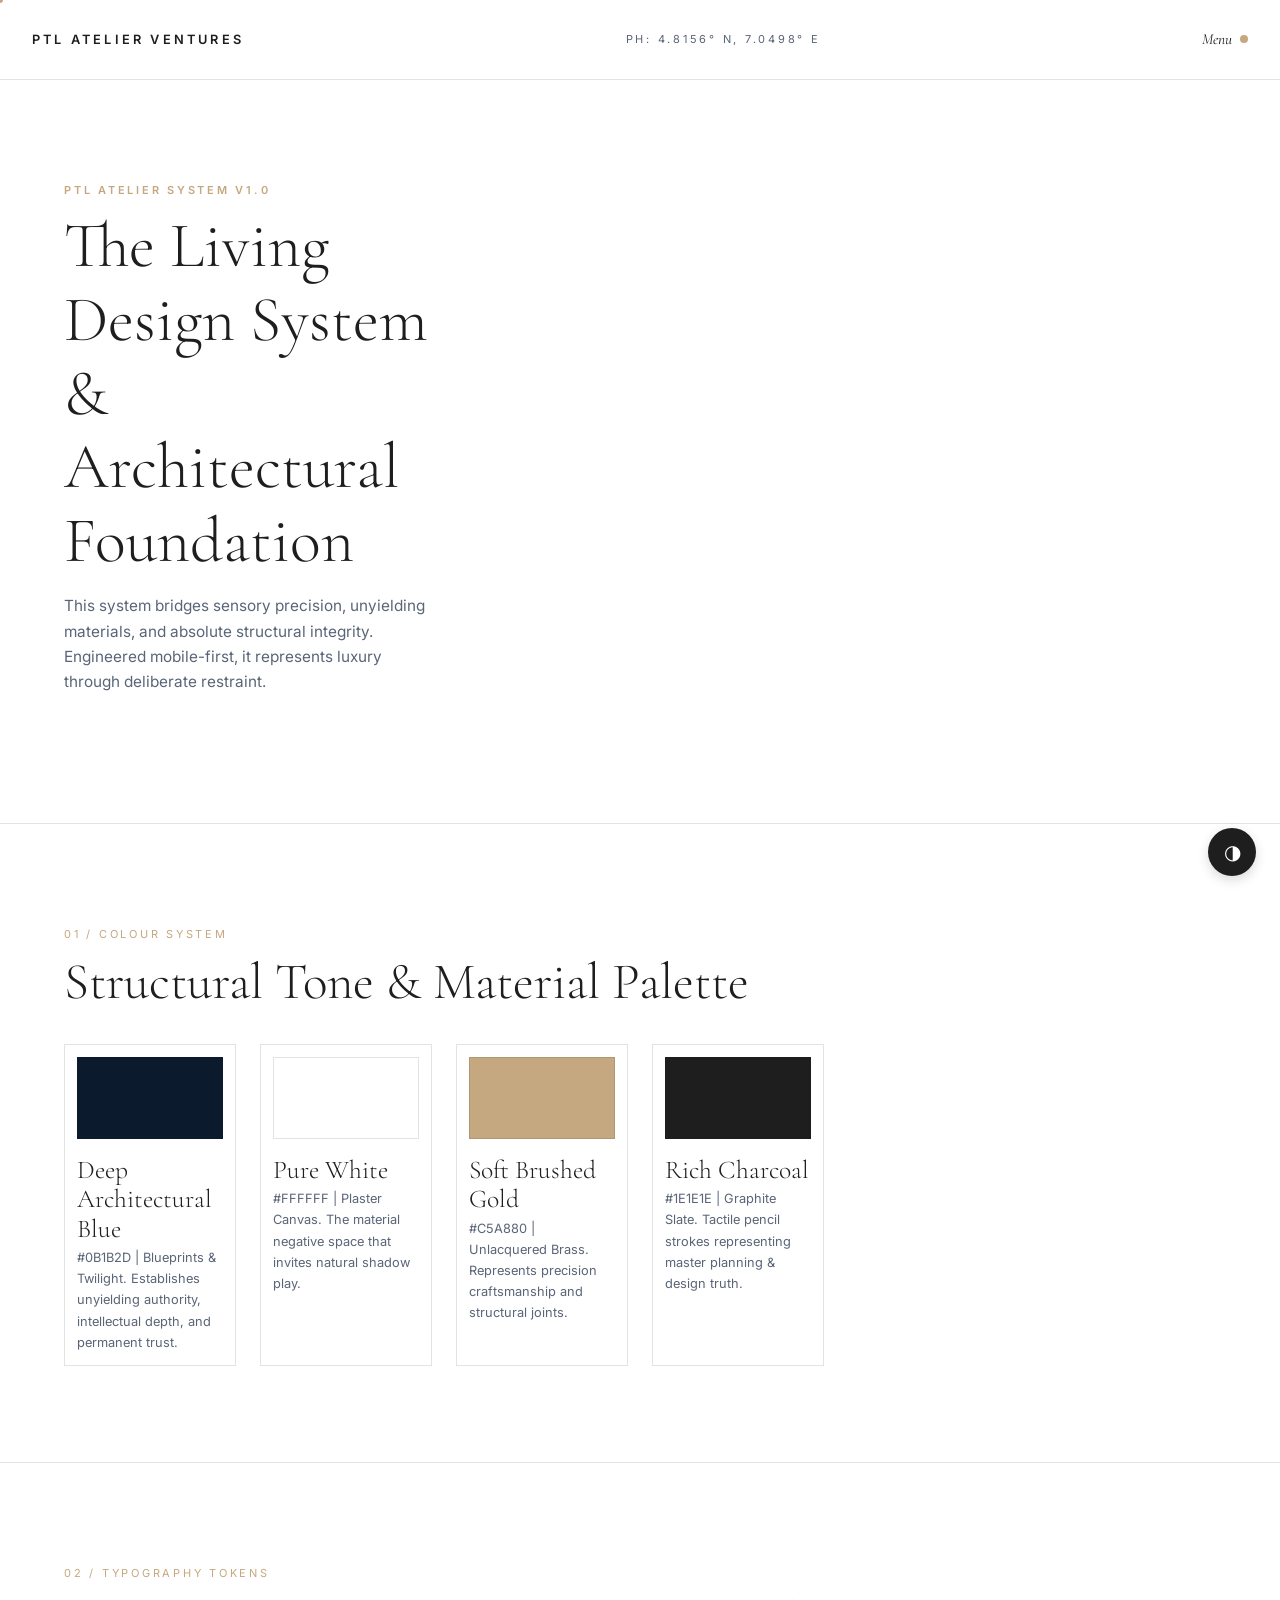
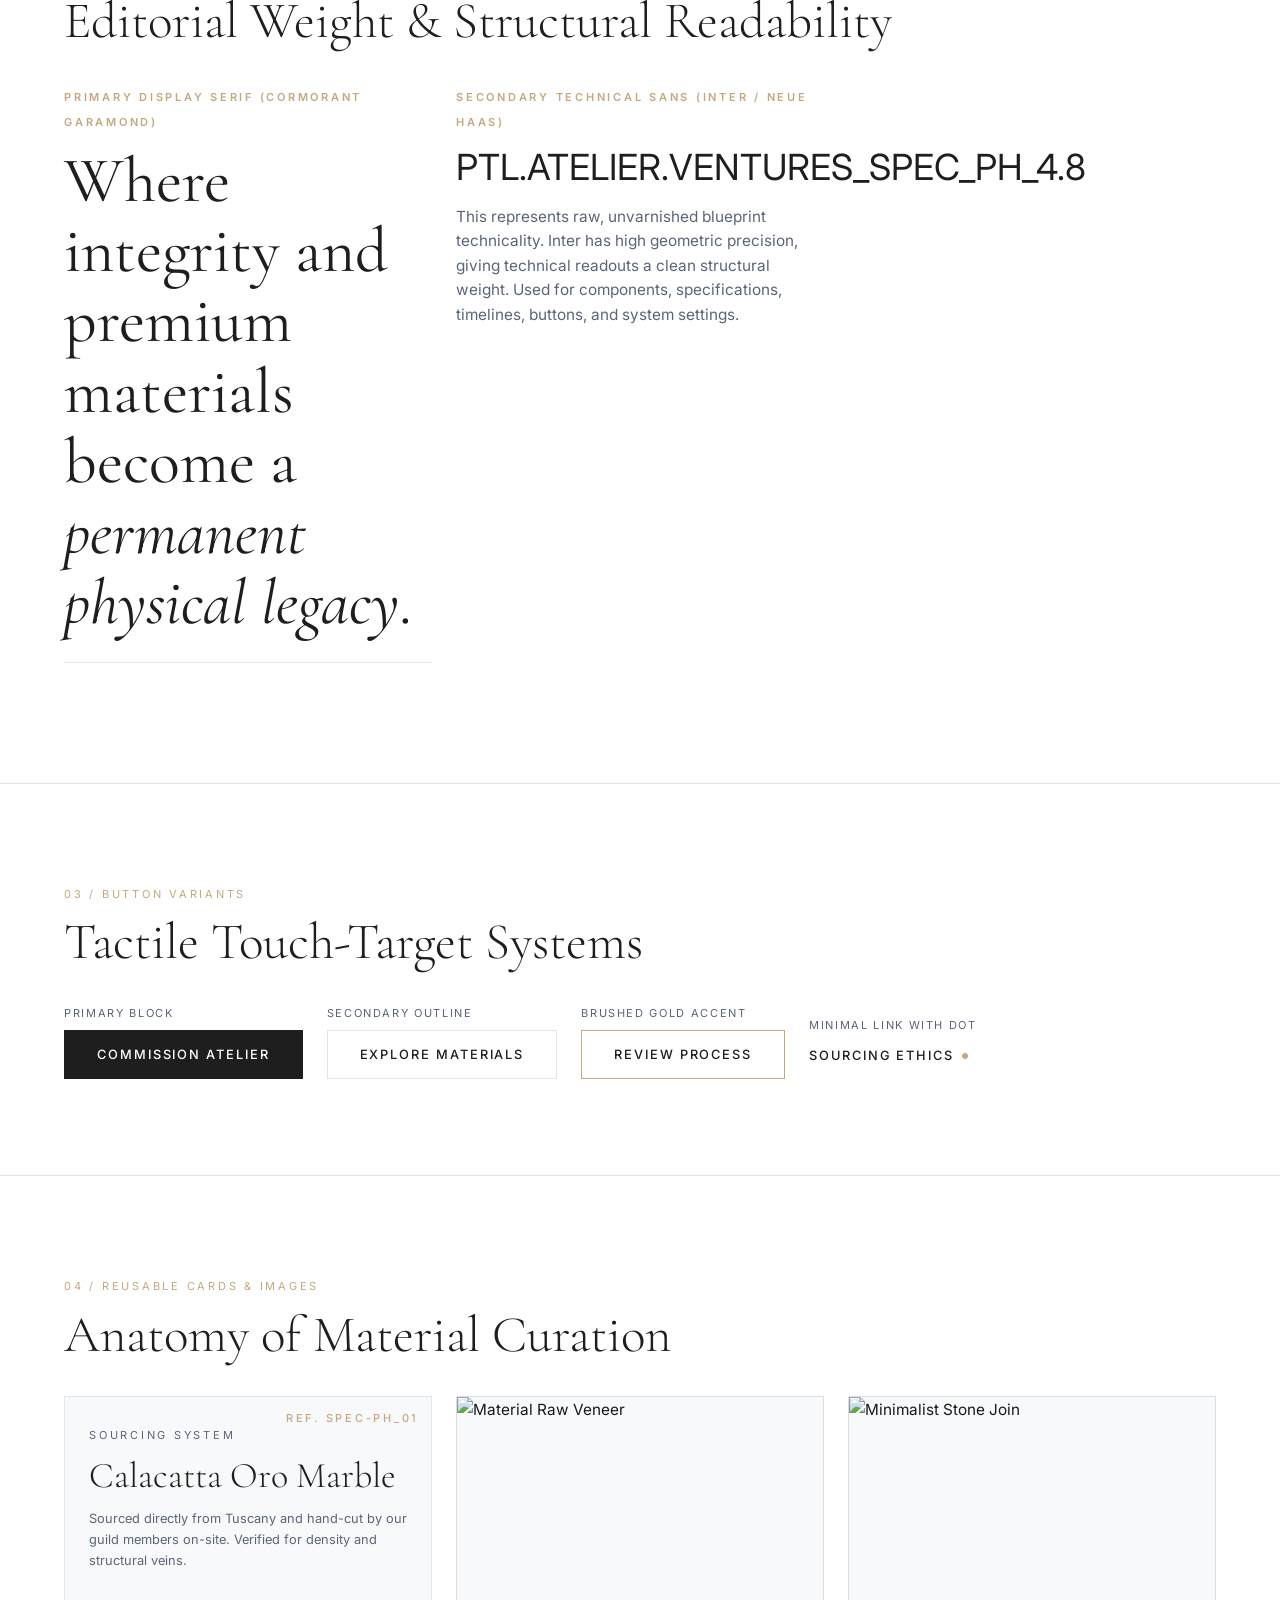
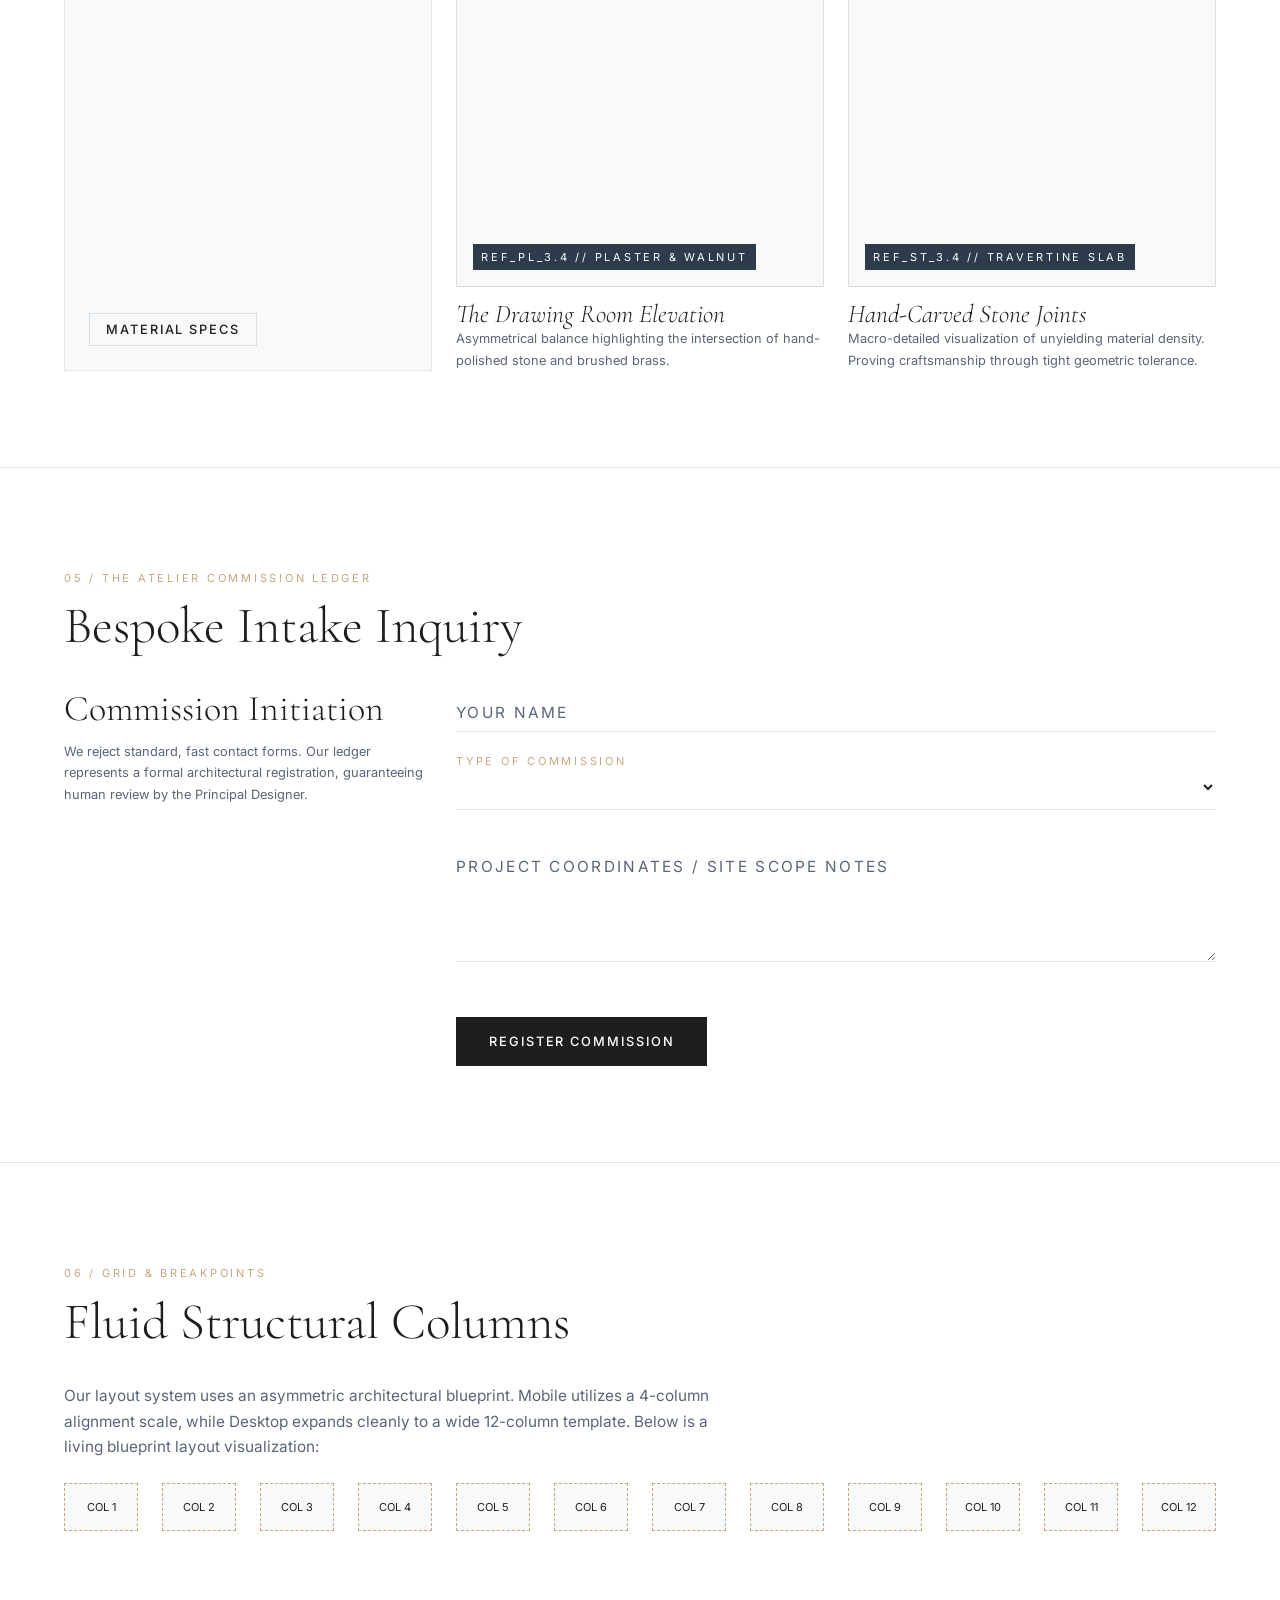
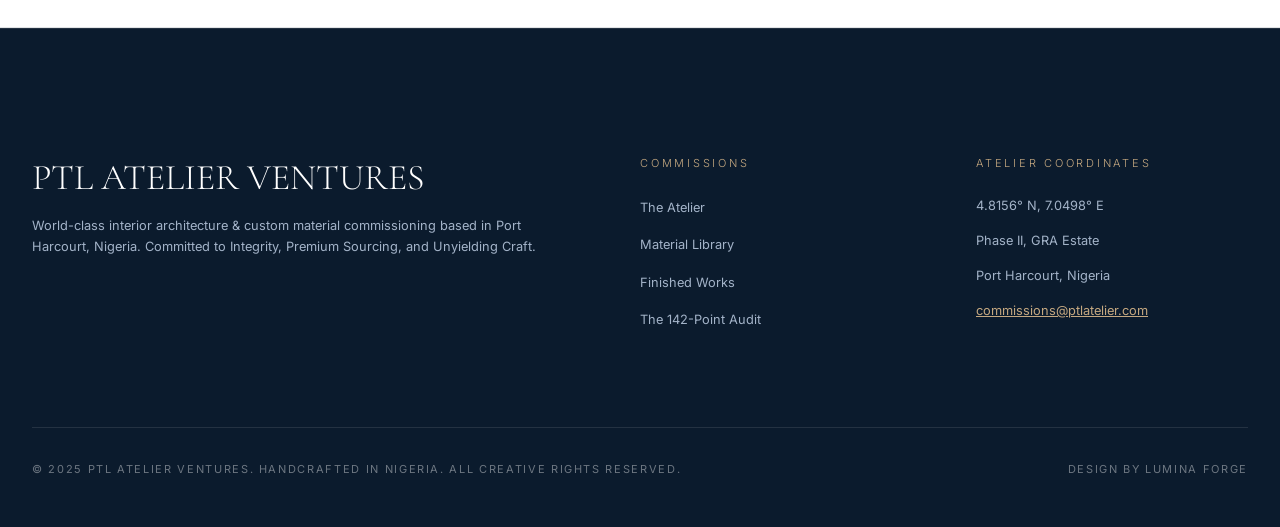
==== index.html @ 400dd343 "feat: implement luxury design foundation and interactive living style guide - Formulate CSS architec" ====
<!DOCTYPE html>
<html lang="en" data-theme="light">
<head>
  <meta charset="UTF-8">
  <meta name="viewport" content="width=device-width, initial-scale=1.0">
  <title>PTL Atelier Ventures — Design Foundation Showcase</title>
  <link rel="stylesheet" href="css/design-system.css">
</head>
<body>

  <!-- Bespoke Drafting Cursor Dot -->
  <div class="drafting-dot" id="draftingDot"></div>

  <!-- --- NAVIGATION COMPONENT ("QUIET FRAME") --- -->
  <header class="quiet-header">
    <div class="quiet-logo">PTL ATELIER VENTURES</div>
    <div class="quiet-coordinates">PH: 4.8156° N, 7.0498° E</div>
    <div class="quiet-menu-btn" id="menuToggle">
      <span>Menu</span>
      <span class="quiet-menu-dot"></span>
    </div>
  </header>

  <!-- Navigation Full-Screen Overlay -->
  <div class="nav-overlay" id="navOverlay">
    <div class="nav-overlay-close" id="menuClose">Close [X]</div>
    <div class="nav-overlay-content">
      <nav>
        <ul class="nav-list">
          <li class="nav-item">
            <a href="#about" class="nav-link" data-img="https://images.unsplash.com/photo-1600585154340-be6161a56a0c?auto=format&fit=crop&w=800&q=80">
              <span>01</span> Atelier
            </a>
          </li>
          <li class="nav-item">
            <a href="#materials" class="nav-link" data-img="https://images.unsplash.com/photo-1618221195710-dd6b41faaea6?auto=format&fit=crop&w=800&q=80">
              <span>02</span> Materials
            </a>
          </li>
          <li class="nav-item">
            <a href="#portfolio" class="nav-link" data-img="https://images.unsplash.com/photo-1600607687939-ce8a6c25118c?auto=format&fit=crop&w=800&q=80">
              <span>03</span> Portfolio
            </a>
          </li>
          <li class="nav-item">
            <a href="#process" class="nav-link" data-img="https://images.unsplash.com/photo-1581858726788-75bc0f6a952d?auto=format&fit=crop&w=800&q=80">
              <span>04</span> Process
            </a>
          </li>
          <li class="nav-item">
            <a href="#connect" class="nav-link" data-img="https://images.unsplash.com/photo-1507089947368-19c1da9775ae?auto=format&fit=crop&w=800&q=80">
              <span>05</span> Connect
            </a>
          </li>
        </ul>
      </nav>
      <!-- Cinematic blueprint preview window on hover -->
      <div class="nav-preview-box">
        <img src="" id="navPreviewImage" class="nav-preview-image" alt="Architectural Preview">
      </div>
    </div>
  </div>

  <!-- Main Showcase Container -->
  <main style="margin-top: 80px;">

    <!-- SECTION 1: HERO TITLE & MISSION -->
    <section class="section-container">
      <div class="blueprint-grid">
        <div style="grid-column: span 4; margin-bottom: var(--space-xl);">
          <span style="font-family: var(--font-sans); font-size: var(--fs-micro); letter-spacing: var(--tracking-wider); text-transform: uppercase; color: var(--accent-color); font-weight: 600;">PTL ATELIER SYSTEM v1.0</span>
          <h1 style="font-size: var(--fs-display); margin-top: var(--space-xs); font-weight: 300;">
            The Living Design System & Architectural Foundation
          </h1>
          <p style="margin-top: var(--space-md); font-size: var(--fs-body);">
            This system bridges sensory precision, unyielding materials, and absolute structural integrity. Engineered mobile-first, it represents luxury through deliberate restraint.
          </p>
        </div>
      </div>
    </section>

    <!-- SECTION 2: PALETTE SYSTEM -->
    <section class="section-container" id="palette">
      <div style="margin-bottom: var(--space-xl);">
        <span style="font-family: var(--font-sans); font-size: var(--fs-micro); letter-spacing: var(--tracking-wider); text-transform: uppercase; color: var(--accent-color);">01 / COLOUR SYSTEM</span>
        <h2 style="font-size: var(--fs-h1); margin-top: var(--space-xs);">Structural Tone & Material Palette</h2>
      </div>

      <div class="blueprint-grid">
        <!-- Card 1 -->
        <div class="color-token-card" style="grid-column: span 2;">
          <div class="color-token-preview" style="background-color: var(--color-primary-blue);"></div>
          <div>
            <h3 style="font-size: var(--fs-h3); margin-top: var(--space-xs);">Deep Architectural Blue</h3>
            <p style="font-size: var(--fs-small); margin-top: var(--space-xxs);">#0B1B2D | Blueprints & Twilight. Establishes unyielding authority, intellectual depth, and permanent trust.</p>
          </div>
        </div>

        <!-- Card 2 -->
        <div class="color-token-card" style="grid-column: span 2;">
          <div class="color-token-preview" style="background-color: var(--color-pure-white); border: 0.5px solid var(--border-color);"></div>
          <div>
            <h3 style="font-size: var(--fs-h3); margin-top: var(--space-xs);">Pure White</h3>
            <p style="font-size: var(--fs-small); margin-top: var(--space-xxs);">#FFFFFF | Plaster Canvas. The material negative space that invites natural shadow play.</p>
          </div>
        </div>

        <!-- Card 3 -->
        <div class="color-token-card" style="grid-column: span 2;">
          <div class="color-token-preview" style="background-color: var(--color-gold-brushed);"></div>
          <div>
            <h3 style="font-size: var(--fs-h3); margin-top: var(--space-xs);">Soft Brushed Gold</h3>
            <p style="font-size: var(--fs-small); margin-top: var(--space-xxs);">#C5A880 | Unlacquered Brass. Represents precision craftsmanship and structural joints.</p>
          </div>
        </div>

        <!-- Card 4 -->
        <div class="color-token-card" style="grid-column: span 2;">
          <div class="color-token-preview" style="background-color: var(--color-rich-charcoal);"></div>
          <div>
            <h3 style="font-size: var(--fs-h3); margin-top: var(--space-xs);">Rich Charcoal</h3>
            <p style="font-size: var(--fs-small); margin-top: var(--space-xxs);">#1E1E1E | Graphite Slate. Tactile pencil strokes representing master planning & design truth.</p>
          </div>
        </div>
      </div>
    </section>

    <!-- SECTION 3: TYPOGRAPHY SYSTEM -->
    <section class="section-container" id="typography">
      <div style="margin-bottom: var(--space-xl);">
        <span style="font-family: var(--font-sans); font-size: var(--fs-micro); letter-spacing: var(--tracking-wider); text-transform: uppercase; color: var(--accent-color);">02 / TYPOGRAPHY TOKENS</span>
        <h2 style="font-size: var(--fs-h1); margin-top: var(--space-xs);">Editorial Weight & Structural Readability</h2>
      </div>

      <div class="blueprint-grid">
        <div style="grid-column: span 4;">
          <span style="font-family: var(--font-sans); font-size: var(--fs-micro); letter-spacing: var(--tracking-wider); text-transform: uppercase; color: var(--accent-color); font-weight: 600;">PRIMARY DISPLAY SERIF (CORMORANT GARAMOND)</span>
          <p style="font-family: var(--font-serif); font-size: var(--fs-display); line-height: 1.1; margin-top: var(--space-sm); color: var(--text-color);">
            Where integrity and premium materials become a <i>permanent physical legacy</i>.
          </p>
          <div class="hairline-divider"></div>
        </div>

        <div style="grid-column: span 4;">
          <span style="font-family: var(--font-sans); font-size: var(--fs-micro); letter-spacing: var(--tracking-wider); text-transform: uppercase; color: var(--accent-color); font-weight: 600;">SECONDARY TECHNICAL SANS (INTER / NEUE HAAS)</span>
          <h3 style="font-family: var(--font-sans); font-size: var(--fs-h2); font-weight: 400; line-height: 1.2; margin-top: var(--space-sm); color: var(--text-color);">
            PTL.ATELIER.VENTURES_SPEC_PH_4.8
          </h3>
          <p style="font-family: var(--font-sans); font-size: var(--fs-body); line-height: 1.6; margin-top: var(--space-md);">
            This represents raw, unvarnished blueprint technicality. Inter has high geometric precision, giving technical readouts a clean structural weight. Used for components, specifications, timelines, buttons, and system settings.
          </p>
        </div>
      </div>
    </section>

    <!-- SECTION 4: REUSABLE BUTTON COMPONENT VARIANTS -->
    <section class="section-container" id="buttons">
      <div style="margin-bottom: var(--space-xl);">
        <span style="font-family: var(--font-sans); font-size: var(--fs-micro); letter-spacing: var(--tracking-wider); text-transform: uppercase; color: var(--accent-color);">03 / BUTTON VARIANTS</span>
        <h2 style="font-size: var(--fs-h1); margin-top: var(--space-xs);">Tactile Touch-Target Systems</h2>
      </div>

      <div style="display: flex; flex-wrap: wrap; gap: var(--space-lg); align-items: center;">
        <div>
          <span style="display: block; font-size: var(--fs-micro); color: var(--text-muted); margin-bottom: var(--space-xs); text-transform: uppercase; letter-spacing: var(--tracking-wide);">Primary Block</span>
          <button class="btn btn-primary">Commission Atelier</button>
        </div>

        <div>
          <span style="display: block; font-size: var(--fs-micro); color: var(--text-muted); margin-bottom: var(--space-xs); text-transform: uppercase; letter-spacing: var(--tracking-wide);">Secondary Outline</span>
          <button class="btn btn-secondary">Explore Materials</button>
        </div>

        <div>
          <span style="display: block; font-size: var(--fs-micro); color: var(--text-muted); margin-bottom: var(--space-xs); text-transform: uppercase; letter-spacing: var(--tracking-wide);">Brushed Gold Accent</span>
          <button class="btn btn-accent">Review Process</button>
        </div>

        <div>
          <span style="display: block; font-size: var(--fs-micro); color: var(--text-muted); margin-bottom: var(--space-xs); text-transform: uppercase; letter-spacing: var(--tracking-wide);">Minimal Link with Dot</span>
          <button class="btn btn-text">Sourcing Ethics</button>
        </div>
      </div>
    </section>

    <!-- SECTION 5: GRID CARDS & IMAGES -->
    <section class="section-container" id="cards">
      <div style="margin-bottom: var(--space-xl);">
        <span style="font-family: var(--font-sans); font-size: var(--fs-micro); letter-spacing: var(--tracking-wider); text-transform: uppercase; color: var(--accent-color);">04 / REUSABLE CARDS & IMAGES</span>
        <h2 style="font-size: var(--fs-h1); margin-top: var(--space-xs);">Anatomy of Material Curation</h2>
      </div>

      <div class="blueprint-grid">
        <!-- Reusable Card Variant -->
        <div class="card-blueprint" data-id="01" style="grid-column: span 4;">
          <div>
            <span style="font-family: var(--font-sans); font-size: var(--fs-micro); letter-spacing: var(--tracking-wider); text-transform: uppercase; color: var(--text-muted);">Sourcing System</span>
            <h3 style="font-size: var(--fs-h2); margin-top: var(--space-xs); margin-bottom: var(--space-sm);">Calacatta Oro Marble</h3>
            <p style="font-size: var(--fs-small); margin-bottom: var(--space-md);">
              Sourced directly from Tuscany and hand-cut by our guild members on-site. Verified for density and structural veins.
            </p>
          </div>
          <button class="btn btn-secondary btn-small" style="align-self: flex-start; padding: var(--space-xs) var(--space-md);">Material Specs</button>
        </div>

        <!-- Reusable Image Component with 3:4 aspect ratio -->
        <div style="grid-column: span 4;">
          <div class="image-container-3-4">
            <img class="image-reveal" src="https://images.unsplash.com/photo-1618221195710-dd6b41faaea6?auto=format&fit=crop&w=800&q=80" alt="Material Raw Veneer">
            <div class="image-dimension-tag">REF_PL_3.4 // PLASTER & WALNUT</div>
          </div>
          <h4 style="font-size: var(--fs-h3); margin-top: var(--space-sm); font-style: italic;">The Drawing Room Elevation</h4>
          <p style="font-size: var(--fs-small); color: var(--text-muted);">Asymmetrical balance highlighting the intersection of hand-polished stone and brushed brass.</p>
        </div>

        <!-- Another 3:4 Image Container -->
        <div style="grid-column: span 4;">
          <div class="image-container-3-4">
            <img class="image-reveal" src="https://images.unsplash.com/photo-1600585154340-be6161a56a0c?auto=format&fit=crop&w=800&q=80" alt="Minimalist Stone Join">
            <div class="image-dimension-tag">REF_ST_3.4 // TRAVERTINE SLAB</div>
          </div>
          <h4 style="font-size: var(--fs-h3); margin-top: var(--space-sm); font-style: italic;">Hand-Carved Stone Joints</h4>
          <p style="font-size: var(--fs-small); color: var(--text-muted);">Macro-detailed visualization of unyielding material density. Proving craftsmanship through tight geometric tolerance.</p>
        </div>
      </div>
    </section>

    <!-- SECTION 6: THE ATELIER COMMISSION LEDGER FORM -->
    <section class="section-container" id="forms">
      <div style="margin-bottom: var(--space-xl);">
        <span style="font-family: var(--font-sans); font-size: var(--fs-micro); letter-spacing: var(--tracking-wider); text-transform: uppercase; color: var(--accent-color);">05 / THE ATELIER COMMISSION LEDGER</span>
        <h2 style="font-size: var(--fs-h1); margin-top: var(--space-xs);">Bespoke Intake Inquiry</h2>
      </div>

      <div class="blueprint-grid">
        <div style="grid-column: span 4; margin-bottom: var(--space-md);">
          <h3 style="font-size: var(--fs-h2); font-weight: 300; margin-bottom: var(--space-sm);">Commission Initiation</h3>
          <p style="font-size: var(--fs-small);">
            We reject standard, fast contact forms. Our ledger represents a formal architectural registration, guaranteeing human review by the Principal Designer.
          </p>
        </div>

        <form style="grid-column: span 8;" id="ledgerForm" onsubmit="event.preventDefault(); alert('Commission registered into structural ledger.');">
          <div class="ledger-form-group">
            <input type="text" id="clientName" class="ledger-input" placeholder=" " required autocomplete="off">
            <label for="clientName" class="ledger-label">Your Name</label>
          </div>

          <div class="ledger-form-group">
            <select id="projectCommission" class="ledger-select" required>
              <option value="" disabled selected></option>
              <option value="spatial">Spatial Architecture & Structural Planning</option>
              <option value="millwork">Material Sourcing & Custom Millwork</option>
              <option value="turnkey">The Turnkey Atelier Commission</option>
            </select>
            <label for="projectCommission" class="ledger-label">Type of Commission</label>
          </div>

          <div class="ledger-form-group">
            <textarea id="projectNotes" class="ledger-textarea" placeholder=" " required></textarea>
            <label for="projectNotes" class="ledger-label">Project Coordinates / Site Scope Notes</label>
          </div>

          <button type="submit" class="btn btn-primary" style="margin-top: var(--space-md);">Register Commission</button>
        </form>
      </div>
    </section>

    <!-- SECTION 7: RESPONSIVE BREAKPOINT GRID VISUALIZATION -->
    <section class="section-container" id="grid">
      <div style="margin-bottom: var(--space-xl);">
        <span style="font-family: var(--font-sans); font-size: var(--fs-micro); letter-spacing: var(--tracking-wider); text-transform: uppercase; color: var(--accent-color);">06 / GRID & BREAKPOINTS</span>
        <h2 style="font-size: var(--fs-h1); margin-top: var(--space-xs);">Fluid Structural Columns</h2>
      </div>

      <p style="margin-bottom: var(--space-lg); font-size: var(--fs-body);">
        Our layout system uses an asymmetric architectural blueprint. Mobile utilizes a 4-column alignment scale, while Desktop expands cleanly to a wide 12-column template. Below is a living blueprint layout visualization:
      </p>

      <div class="blueprint-grid" style="row-gap: var(--space-md);">
        <div style="grid-column: span 1; background-color: var(--panel-bg); height: 48px; border: 0.5px dashed var(--accent-color); display: flex; align-items: center; justify-content: center; font-size: var(--fs-micro);">COL 1</div>
        <div style="grid-column: span 1; background-color: var(--panel-bg); height: 48px; border: 0.5px dashed var(--accent-color); display: flex; align-items: center; justify-content: center; font-size: var(--fs-micro);">COL 2</div>
        <div style="grid-column: span 1; background-color: var(--panel-bg); height: 48px; border: 0.5px dashed var(--accent-color); display: flex; align-items: center; justify-content: center; font-size: var(--fs-micro);">COL 3</div>
        <div style="grid-column: span 1; background-color: var(--panel-bg); height: 48px; border: 0.5px dashed var(--accent-color); display: flex; align-items: center; justify-content: center; font-size: var(--fs-micro);">COL 4</div>

        <!-- Desktop Grid helper columns hidden automatically by the CSS framework inside blueprint-grid on mobile -->
        <div class="desktop-only-grid-col" style="grid-column: span 1; background-color: var(--panel-bg); height: 48px; border: 0.5px dashed var(--accent-color); display: flex; align-items: center; justify-content: center; font-size: var(--fs-micro);">COL 5</div>
        <div class="desktop-only-grid-col" style="grid-column: span 1; background-color: var(--panel-bg); height: 48px; border: 0.5px dashed var(--accent-color); display: flex; align-items: center; justify-content: center; font-size: var(--fs-micro);">COL 6</div>
        <div class="desktop-only-grid-col" style="grid-column: span 1; background-color: var(--panel-bg); height: 48px; border: 0.5px dashed var(--accent-color); display: flex; align-items: center; justify-content: center; font-size: var(--fs-micro);">COL 7</div>
        <div class="desktop-only-grid-col" style="grid-column: span 1; background-color: var(--panel-bg); height: 48px; border: 0.5px dashed var(--accent-color); display: flex; align-items: center; justify-content: center; font-size: var(--fs-micro);">COL 8</div>
        <div class="desktop-only-grid-col" style="grid-column: span 1; background-color: var(--panel-bg); height: 48px; border: 0.5px dashed var(--accent-color); display: flex; align-items: center; justify-content: center; font-size: var(--fs-micro);">COL 9</div>
        <div class="desktop-only-grid-col" style="grid-column: span 1; background-color: var(--panel-bg); height: 48px; border: 0.5px dashed var(--accent-color); display: flex; align-items: center; justify-content: center; font-size: var(--fs-micro);">COL 10</div>
        <div class="desktop-only-grid-col" style="grid-column: span 1; background-color: var(--panel-bg); height: 48px; border: 0.5px dashed var(--accent-color); display: flex; align-items: center; justify-content: center; font-size: var(--fs-micro);">COL 11</div>
        <div class="desktop-only-grid-col" style="grid-column: span 1; background-color: var(--panel-bg); height: 48px; border: 0.5px dashed var(--accent-color); display: flex; align-items: center; justify-content: center; font-size: var(--fs-micro);">COL 12</div>
      </div>

      <!-- Tiny style hack for this demo to hide desktop-only-grid-col under 768px -->
      <style>
        @media (max-width: 767px) {
          .desktop-only-grid-col {
            display: none !important;
          }
        }
      </style>
    </section>

  </main>

  <!-- --- ATELIER FOOTER COMPONENT --- -->
  <footer class="atelier-footer">
    <div class="footer-top">
      <div class="footer-brand">
        <h4>PTL ATELIER VENTURES</h4>
        <p>
          World-class interior architecture & custom material commissioning based in Port Harcourt, Nigeria. Committed to Integrity, Premium Sourcing, and Unyielding Craft.
        </p>
      </div>

      <div>
        <h5 class="footer-column-title">COMMISSIONS</h5>
        <ul class="footer-links">
          <li><a href="#about">The Atelier</a></li>
          <li><a href="#materials">Material Library</a></li>
          <li><a href="#portfolio">Finished Works</a></li>
          <li><a href="#process">The 142-Point Audit</a></li>
        </ul>
      </div>

      <div>
        <h5 class="footer-column-title">ATELIER COORDINATES</h5>
        <ul class="footer-links" style="font-family: var(--font-sans); font-size: var(--fs-small); color: #A3B3C8; line-height: 1.8;">
          <li>4.8156° N, 7.0498° E</li>
          <li>Phase II, GRA Estate</li>
          <li>Port Harcourt, Nigeria</li>
          <li><a href="mailto:commissions@ptlatelier.com" style="color: var(--color-gold-brushed); text-decoration: underline;">commissions@ptlatelier.com</a></li>
        </ul>
      </div>
    </div>

    <div class="footer-bottom">
      <div class="footer-copy">
        &copy; 2025 PTL ATELIER VENTURES. HANDCRAFTED IN NIGERIA. ALL CREATIVE RIGHTS RESERVED.
      </div>
      <div style="font-family: var(--font-sans); font-size: var(--fs-micro); color: rgba(255, 255, 255, 0.4); text-transform: uppercase; letter-spacing: var(--tracking-wide);">
        DESIGN BY LUMINA FORGE
      </div>
    </div>
  </footer>

  <!-- Theme Toggle Floating Button -->
  <div class="theme-toggle-fixed" id="themeToggle" title="Toggle Blueprint Theme">
    <!-- Beautiful minimal sun/moon glyph representation using unicode characters -->
    <span id="themeIcon" style="font-size: 20px;">◑</span>
  </div>

  <script src="js/design-system.js"></script>
</body>
</html>
---- css/design-system.css ----
/*
================================================================================
  L U M I N A   F O R G E   -   D E S I G N   F O U N D A T I O N
  Client: PTL Atelier Ventures
  Theme: "The Architectural Atelier"
  Philosophy: Luxury through restraint, physical weight, structural honesty.
================================================================================
*/

@import url('https://fonts.googleapis.com/css2?family=Cormorant+Garamond:ital,wght@0,300;0,400;0,500;0,600;1,300;1,400;1,500&family=Inter:wght@300;400;500;600;700&display=swap');

:root {
  /* --- PALETTE SYSTEM --- */
  --color-primary-blue: #0B1B2D;       /* Deep Architectural Blue */
  --color-pure-white: #FFFFFF;         /* Pure White */
  --color-gold-brushed: #C5A880;       /* Soft Brushed Gold */
  --color-rich-charcoal: #1E1E1E;      /* Rich Charcoal (Never #000) */

  /* --- FUNCTIONAL COLORS (LIGHT THEME) --- */
  --bg-color: var(--color-pure-white);
  --text-color: var(--color-rich-charcoal);
  --text-muted: #5A6578;
  --border-color: rgba(11, 27, 45, 0.12); /* 0.5px architectural hairline */
  --border-hover: rgba(11, 27, 45, 0.8);
  --panel-bg: #F8F9FA;
  --panel-border: rgba(11, 27, 45, 0.08);
  --accent-color: var(--color-gold-brushed);
  --accent-hover: #B4946B;
  --overlay-bg: var(--color-primary-blue);
  --overlay-text: var(--color-pure-white);

  /* --- TYPOGRAPHY SCALE --- */
  --font-serif: 'Cormorant Garamond', Georgia, serif;
  --font-sans: 'Inter', -apple-system, BlinkMacSystemFont, "Segoe UI", Roboto, sans-serif;

  /* Base sizes (Fluid scale with clamp) */
  --fs-display: clamp(2.25rem, 5vw, 4.5rem);     /* Large narrative headings */
  --fs-h1: clamp(1.75rem, 4vw, 3.25rem);          /* Main headings */
  --fs-h2: clamp(1.5rem, 3vw, 2.25rem);           /* Section headers */
  --fs-h3: clamp(1.2rem, 2vw, 1.6rem);            /* Inner components */
  --fs-body: clamp(0.95rem, 1.2vw, 1.125rem);     /* Body copy */
  --fs-small: clamp(0.8rem, 1vw, 0.9rem);         /* Metadata / details */
  --fs-micro: 0.6875rem;                          /* Technical labels / blueprints */

  /* Letter spacing */
  --tracking-wide: 0.15em;
  --tracking-wider: 0.25em;
  --tracking-normal: 0.02em;

  /* Line Heights */
  --lh-heading: 1.15;
  --lh-body: 1.65;

  /* --- SPACING SCALE (8px Blueprint Grid) --- */
  --space-xxs: 0.25rem;  /* 4px */
  --space-xs: 0.5rem;    /* 8px */
  --space-sm: 0.75rem;   /* 12px */
  --space-md: 1rem;      /* 16px */
  --space-lg: 1.5rem;    /* 24px */
  --space-xl: 2rem;      /* 32px */
  --space-xxl: 3rem;     /* 48px */
  --space-huge: 4rem;    /* 64px */
  --space-colossus: 6rem;/* 96px */
  --space-monument: 8rem;/* 128px */

  /* --- BORDER RADIUS PHILOSOPHY --- */
  /* Sharp structural geometry: Absolutely no playful round corners.
     Everything sits flat and grounded, evoking heavy stone & steel. */
  --radius-none: 0px;
  --radius-tactile: 2px; /* For tiny structural buttons or input tabs only */

  /* --- SHADOW PHILOSOPHY (TACTILE OVER BLURRY) --- */
  /* We reject default blurry drop shadows. Instead, we use thin solid
     hairlines, inset depths, and structural solid offsets. */
  --shadow-hairline: 0 0 0 1px var(--border-color);
  --shadow-pressed: inset 0 2px 4px rgba(0, 0, 0, 0.06);
  --shadow-structural: 4px 4px 0px 0px var(--color-primary-blue);
  --shadow-structural-gold: 4px 4px 0px 0px var(--color-gold-brushed);

  /* --- TRANSITIONS & PHYSICAL ANIMATIONS --- */
  /* Mimicking luxury weight, inertia, and high-end dampening */
  --ease-atelier: cubic-bezier(0.16, 1, 0.3, 1); /* Slow, luxurious deceleration */
  --transition-slow: 1.2s var(--ease-atelier);
  --transition-medium: 0.6s var(--ease-atelier);
  --transition-fast: 0.25s ease-out;

  /* --- BREAKPOINTS --- */
  --breakpoint-sm: 576px;
  --breakpoint-md: 768px;
  --breakpoint-lg: 1024px;
  --breakpoint-xl: 1200px;
}

/* --- DARK THEME OVERRIDES --- */
[data-theme="dark"] {
  --bg-color: var(--color-primary-blue);
  --text-color: var(--color-pure-white);
  --text-muted: #A3B3C8;
  --border-color: rgba(255, 255, 255, 0.12); /* Architectural white hairline */
  --border-hover: rgba(197, 168, 128, 0.8);
  --panel-bg: rgba(255, 255, 255, 0.03);
  --panel-border: rgba(255, 255, 255, 0.06);
  --accent-color: var(--color-gold-brushed);
  --accent-hover: #E4CCAA;
  --overlay-bg: #071321;
  --overlay-text: var(--color-pure-white);
  --shadow-structural: 4px 4px 0px 0px var(--color-gold-brushed);
}

/* ================================================================================
   RESET & FOUNDATION STYLES
   ================================================================================ */
*, *::before, *::after {
  box-sizing: border-box;
  margin: 0;
  padding: 0;
}

html {
  font-size: 16px;
  scroll-behavior: initial; /* Handled customly or left clean for momentum */
  -webkit-font-smoothing: antialiased;
  -moz-osx-font-smoothing: grayscale;
  background-color: var(--bg-color);
  color: var(--text-color);
  transition: background-color var(--transition-medium), color var(--transition-medium);
}

body {
  font-family: var(--font-sans);
  font-size: var(--fs-body);
  line-height: var(--lh-body);
  font-weight: 400;
  overflow-x: hidden;
}

/* Typography elements */
h1, h2, h3, h4, h5, h6 {
  font-family: var(--font-serif);
  line-height: var(--lh-heading);
  font-weight: 300;
  color: var(--text-color);
}

p {
  color: var(--text-muted);
  max-width: 65ch; /* Comfortable reading length */
}

a {
  color: inherit;
  text-decoration: none;
  transition: color var(--transition-fast), border-color var(--transition-fast);
}

img {
  max-width: 100%;
  height: auto;
  display: block;
}

button, input, select, textarea {
  font-family: inherit;
  font-size: inherit;
  color: inherit;
  background: none;
  border: none;
  outline: none;
}

/* ================================================================================
   LAYOUT COMPONENTS & SYSTEMS (Grid, Blueprint Borders, Section Containers)
   ================================================================================ */

/* Reusable section container: Forces structured, elegant spacing and mobile-first paddings */
.section-container {
  padding: var(--space-xxl) var(--space-md);
  position: relative;
  border-bottom: 0.5px solid var(--border-color);
  width: 100%;
}

@media (min-width: 768px) {
  .section-container {
    padding: var(--space-huge) var(--space-xl);
  }
}

@media (min-width: 1024px) {
  .section-container {
    padding: var(--space-colossus) var(--space-huge);
  }
}

/* Structural Architectural Grid (Mobile-first, asymmetrical) */
.blueprint-grid {
  display: grid;
  grid-template-columns: repeat(4, 1fr);
  gap: var(--space-md);
}

@media (min-width: 768px) {
  .blueprint-grid {
    grid-template-columns: repeat(12, 1fr);
    gap: var(--space-lg);
  }
}

/* The Hairline Splitter - used as divider to show structural alignment */
.hairline-divider {
  width: 100%;
  height: 0.5px;
  background-color: var(--border-color);
  margin: var(--space-lg) 0;
  display: block;
  transition: background-color var(--transition-medium);
}

/* ================================================================================
   UI COMPONENTS (BUTTONS, CARDS, FORMS, NAVIGATION, FOOTER)
   ================================================================================ */

/* --- REUSABLE BUTTON VARIANTS --- */
.btn {
  display: inline-flex;
  align-items: center;
  justify-content: center;
  padding: var(--space-md) var(--space-xl);
  font-family: var(--font-sans);
  font-size: var(--fs-small);
  text-transform: uppercase;
  font-weight: 500;
  letter-spacing: var(--tracking-wide);
  cursor: pointer;
  transition: all var(--transition-medium);
  border-radius: var(--radius-none);
  position: relative;
}

/* Variant 1: Primary - Heavy, permanent, physical block */
.btn-primary {
  background-color: var(--text-color);
  color: var(--bg-color);
  border: 1px solid var(--text-color);
}

.btn-primary:hover {
  background-color: transparent;
  color: var(--text-color);
  transform: translateY(-2px);
}

/* Variant 2: Secondary - Fine Line Outline */
.btn-secondary {
  border: 1px solid var(--border-color);
  color: var(--text-color);
}

.btn-secondary:hover {
  border-color: var(--text-color);
  color: var(--accent-color);
  transform: translateY(-2px);
}

/* Variant 3: Structural Gold Accent Button */
.btn-accent {
  background-color: transparent;
  color: var(--text-color);
  border: 1px solid var(--accent-color);
  overflow: hidden;
}

.btn-accent::before {
  content: '';
  position: absolute;
  top: 0;
  left: -100%;
  width: 100%;
  height: 100%;
  background-color: var(--accent-color);
  transition: left var(--transition-medium);
  z-index: -1;
}

.btn-accent:hover {
  color: var(--bg-color);
}

.btn-accent:hover::before {
  left: 0;
}

/* Variant 4: Minimal Text Link with Gold Dot */
.btn-text {
  padding: 0;
  background: none;
  border: none;
  color: var(--text-color);
  display: inline-flex;
  align-items: center;
  gap: var(--space-xs);
}

.btn-text::after {
  content: '';
  display: inline-block;
  width: 6px;
  height: 6px;
  background-color: var(--accent-color);
  border-radius: 50%;
  transition: transform var(--transition-medium);
}

.btn-text:hover {
  color: var(--accent-color);
}

.btn-text:hover::after {
  transform: scale(1.8);
}


/* --- REUSABLE CARDS (ANATOMY OF A SPACE) --- */
.card-blueprint {
  background-color: var(--panel-bg);
  border: 0.5px solid var(--panel-border);
  padding: var(--space-lg);
  position: relative;
  transition: border-color var(--transition-slow), transform var(--transition-medium);
  display: flex;
  flex-direction: column;
  justify-content: space-between;
}

.card-blueprint:hover {
  border-color: var(--accent-color);
  transform: translateY(-4px);
}

/* Decorative blueprint coordinates in cards to feel handcrafted */
.card-blueprint::before {
  content: "REF. SPEC-PH_" attr(data-id);
  position: absolute;
  top: var(--space-sm);
  right: var(--space-sm);
  font-family: var(--font-sans);
  font-size: var(--fs-micro);
  letter-spacing: var(--tracking-wider);
  color: var(--accent-color);
  font-weight: 500;
}


/* --- FORM COMPONENTS (THE ATELIER COMMISSION LEDGER) --- */
.ledger-form-group {
  position: relative;
  margin-bottom: var(--space-xl);
  width: 100%;
}

.ledger-input, .ledger-select, .ledger-textarea {
  width: 100%;
  padding: var(--space-sm) 0;
  border: none;
  border-bottom: 0.5px solid var(--border-color);
  background-color: transparent;
  color: var(--text-color);
  font-family: var(--font-sans);
  font-size: var(--fs-body);
  transition: border-color var(--transition-fast);
}

.ledger-textarea {
  resize: vertical;
  min-height: 120px;
}

.ledger-label {
  position: absolute;
  top: var(--space-sm);
  left: 0;
  font-family: var(--font-sans);
  font-size: var(--fs-body);
  color: var(--text-muted);
  pointer-events: none;
  transition: all var(--transition-medium);
  text-transform: uppercase;
  letter-spacing: var(--tracking-wide);
}

/* Focus and active float states */
.ledger-input:focus ~ .ledger-label,
.ledger-input:not(:placeholder-shown) ~ .ledger-label,
.ledger-select:focus ~ .ledger-label,
.ledger-select:not([value=""]) ~ .ledger-label,
.ledger-textarea:focus ~ .ledger-label,
.ledger-textarea:not(:placeholder-shown) ~ .ledger-label {
  top: -12px;
  font-size: var(--fs-micro);
  color: var(--accent-color);
  letter-spacing: var(--tracking-wider);
}

.ledger-input:focus, .ledger-select:focus, .ledger-textarea:focus {
  border-bottom-color: var(--text-color);
}


/* --- NAVIGATION COMPONENT ("QUIET FRAME") --- */
.quiet-header {
  position: fixed;
  top: 0;
  left: 0;
  width: 100%;
  height: 64px;
  background-color: rgba(var(--bg-color), 0.95);
  backdrop-filter: blur(8px);
  -webkit-backdrop-filter: blur(8px);
  border-bottom: 0.5px solid var(--border-color);
  z-index: 100;
  display: flex;
  align-items: center;
  justify-content: space-between;
  padding: 0 var(--space-md);
  transition: background-color var(--transition-medium), border-color var(--transition-medium);
}

@media (min-width: 768px) {
  .quiet-header {
    height: 80px;
    padding: 0 var(--space-xl);
  }
}

.quiet-logo {
  font-family: var(--font-sans);
  font-size: var(--fs-small);
  font-weight: 600;
  letter-spacing: var(--tracking-wider);
  text-transform: uppercase;
  color: var(--text-color);
}

.quiet-coordinates {
  display: none;
  font-family: var(--font-sans);
  font-size: var(--fs-micro);
  letter-spacing: var(--tracking-wider);
  color: var(--text-muted);
  text-transform: uppercase;
}

@media (min-width: 1024px) {
  .quiet-coordinates {
    display: block;
  }
}

.quiet-menu-btn {
  display: flex;
  align-items: center;
  gap: var(--space-xs);
  font-family: var(--font-serif);
  font-size: var(--fs-body);
  font-style: italic;
  cursor: pointer;
  color: var(--text-color);
}

.quiet-menu-dot {
  width: 8px;
  height: 8px;
  background-color: var(--accent-color);
  border-radius: 50%;
  display: inline-block;
  transition: transform var(--transition-medium);
}

.quiet-menu-btn:hover .quiet-menu-dot {
  transform: scale(1.6);
}

/* NAVIGATION FULL-SCREEN OVERLAY */
.nav-overlay {
  position: fixed;
  top: 0;
  left: 0;
  width: 100%;
  height: 100%;
  background-color: var(--overlay-bg);
  z-index: 200;
  display: flex;
  align-items: center;
  justify-content: center;
  opacity: 0;
  pointer-events: none;
  transition: opacity var(--transition-slow);
}

.nav-overlay.is-active {
  opacity: 1;
  pointer-events: auto;
}

.nav-overlay-content {
  width: 100%;
  max-width: 1200px;
  padding: var(--space-xl);
  display: grid;
  grid-template-columns: 1fr;
  gap: var(--space-xl);
}

@media (min-width: 768px) {
  .nav-overlay-content {
    grid-template-columns: 1fr 1fr;
    align-items: center;
  }
}

.nav-list {
  list-style: none;
  display: flex;
  flex-direction: column;
  gap: var(--space-md);
}

.nav-item {
  opacity: 0;
  transform: translateY(30px);
  transition: transform var(--transition-slow), opacity var(--transition-slow);
}

.nav-overlay.is-active .nav-item {
  opacity: 1;
  transform: translateY(0);
}

/* Stagger item loads in overlay */
.nav-overlay.is-active .nav-item:nth-child(1) { transition-delay: 0.1s; }
.nav-overlay.is-active .nav-item:nth-child(2) { transition-delay: 0.2s; }
.nav-overlay.is-active .nav-item:nth-child(3) { transition-delay: 0.3s; }
.nav-overlay.is-active .nav-item:nth-child(4) { transition-delay: 0.4s; }
.nav-overlay.is-active .nav-item:nth-child(5) { transition-delay: 0.5s; }

.nav-link {
  font-family: var(--font-serif);
  font-size: clamp(2rem, 4vw, 3.5rem);
  color: var(--overlay-text);
  display: flex;
  align-items: baseline;
  gap: var(--space-md);
}

.nav-link span {
  font-family: var(--font-sans);
  font-size: var(--fs-small);
  color: var(--accent-color);
  letter-spacing: var(--tracking-wider);
}

.nav-link:hover {
  color: var(--accent-color);
  padding-left: var(--space-md);
}

.nav-preview-box {
  display: none;
  border: 0.5px solid rgba(255, 255, 255, 0.12);
  height: 350px;
  position: relative;
  overflow: hidden;
  background-color: rgba(255, 255, 255, 0.02);
}

@media (min-width: 768px) {
  .nav-preview-box {
    display: block;
  }
}

.nav-preview-image {
  position: absolute;
  top: 0;
  left: 0;
  width: 100%;
  height: 100%;
  object-fit: cover;
  opacity: 0;
  transition: opacity var(--transition-medium);
  filter: grayscale(100%);
}

.nav-preview-image.is-visible {
  opacity: 0.4;
}

.nav-overlay-close {
  position: absolute;
  top: var(--space-lg);
  right: var(--space-lg);
  color: var(--overlay-text);
  font-family: var(--font-sans);
  font-size: var(--fs-small);
  letter-spacing: var(--tracking-wide);
  cursor: pointer;
  text-transform: uppercase;
}


/* --- FOOTER COMPONENT --- */
.atelier-footer {
  background-color: var(--color-primary-blue);
  color: var(--color-pure-white);
  padding: var(--space-colossus) var(--space-md) var(--space-xl);
  border-top: 0.5px solid rgba(255, 255, 255, 0.1);
}

@media (min-width: 768px) {
  .atelier-footer {
    padding: var(--space-monument) var(--space-xl) var(--space-xxl);
  }
}

.footer-top {
  display: grid;
  grid-template-columns: 1fr;
  gap: var(--space-huge);
  margin-bottom: var(--space-colossus);
}

@media (min-width: 768px) {
  .footer-top {
    grid-template-columns: 2fr 1fr 1fr;
  }
}

.footer-brand h4 {
  font-family: var(--font-serif);
  font-size: var(--fs-h2);
  color: var(--color-pure-white);
  margin-bottom: var(--space-md);
}

.footer-brand p {
  color: #A3B3C8;
  font-size: var(--fs-small);
  margin-bottom: var(--space-lg);
}

.footer-column-title {
  font-family: var(--font-sans);
  font-size: var(--fs-micro);
  letter-spacing: var(--tracking-wider);
  text-transform: uppercase;
  color: var(--accent-color);
  margin-bottom: var(--space-lg);
}

.footer-links {
  list-style: none;
  display: flex;
  flex-direction: column;
  gap: var(--space-sm);
}

.footer-links a {
  color: #A3B3C8;
  font-size: var(--fs-small);
}

.footer-links a:hover {
  color: var(--color-pure-white);
}

.footer-bottom {
  border-top: 0.5px solid rgba(255, 255, 255, 0.1);
  padding-top: var(--space-xl);
  display: flex;
  flex-direction: column;
  gap: var(--space-md);
}

@media (min-width: 768px) {
  .footer-bottom {
    flex-direction: row;
    justify-content: space-between;
    align-items: center;
  }
}

.footer-copy {
  font-family: var(--font-sans);
  font-size: var(--fs-micro);
  letter-spacing: var(--tracking-wide);
  color: rgba(255, 255, 255, 0.4);
}


/* --- REUSABLE IMAGE SYSTEM (3:4 Ratio & Cinematic Reveal) --- */
.image-container-3-4 {
  width: 100%;
  position: relative;
  aspect-ratio: 3 / 4;
  overflow: hidden;
  background-color: var(--panel-bg);
  border: 0.5px solid var(--border-color);
}

.image-reveal {
  width: 100%;
  height: 100%;
  object-fit: cover;
  transition: transform var(--transition-slow), filter var(--transition-slow);
  filter: grayscale(15%) contrast(105%);
}

.image-container-3-4:hover .image-reveal {
  transform: scale(1.05);
  filter: grayscale(0%) contrast(100%);
}

/* Architectural dimension label on image */
.image-dimension-tag {
  position: absolute;
  bottom: var(--space-md);
  left: var(--space-md);
  background-color: rgba(11, 27, 45, 0.85);
  color: var(--color-pure-white);
  padding: var(--space-xxs) var(--space-xs);
  font-family: var(--font-sans);
  font-size: var(--fs-micro);
  letter-spacing: var(--tracking-wider);
  text-transform: uppercase;
  backdrop-filter: blur(4px);
  pointer-events: none;
}


/* ================================================================================
   ANIMATION CLASSES & TRANSITIONS
   ================================================================================ */

/* Scroll Reveal base state */
.reveal-on-scroll {
  opacity: 0;
  transform: translateY(30px);
  transition: opacity var(--transition-slow), transform var(--transition-slow);
}

.reveal-on-scroll.is-visible {
  opacity: 1;
  transform: translateY(0);
}

/* Beautiful custom cursor block to mimic drafting line */
.drafting-dot {
  display: none;
}

@media (min-width: 1024px) {
  .drafting-dot {
    display: block;
    position: fixed;
    width: 6px;
    height: 6px;
    background-color: var(--color-gold-brushed);
    border-radius: 50%;
    pointer-events: none;
    z-index: 9999;
    transform: translate(-50%, -50%);
    transition: transform 0.1s ease-out;
  }
}


/* ================================================================================
   LIVING STYLE GUIDE COMPONENT WRAPPERS
   ================================================================================ */
.theme-toggle-fixed {
  position: fixed;
  bottom: var(--space-lg);
  right: var(--space-lg);
  z-index: 999;
  background-color: var(--text-color);
  color: var(--bg-color);
  width: 48px;
  height: 48px;
  border-radius: 50%;
  display: flex;
  align-items: center;
  justify-content: center;
  cursor: pointer;
  box-shadow: 0 4px 12px rgba(0, 0, 0, 0.15);
  transition: transform var(--transition-fast);
}

.theme-toggle-fixed:hover {
  transform: scale(1.1);
}

.color-token-card {
  border: 0.5px solid var(--border-color);
  padding: var(--space-sm);
  display: flex;
  flex-direction: column;
  gap: var(--space-xs);
}

.color-token-preview {
  aspect-ratio: 16/9;
  width: 100%;
  border: 0.5px solid var(--border-color);
}
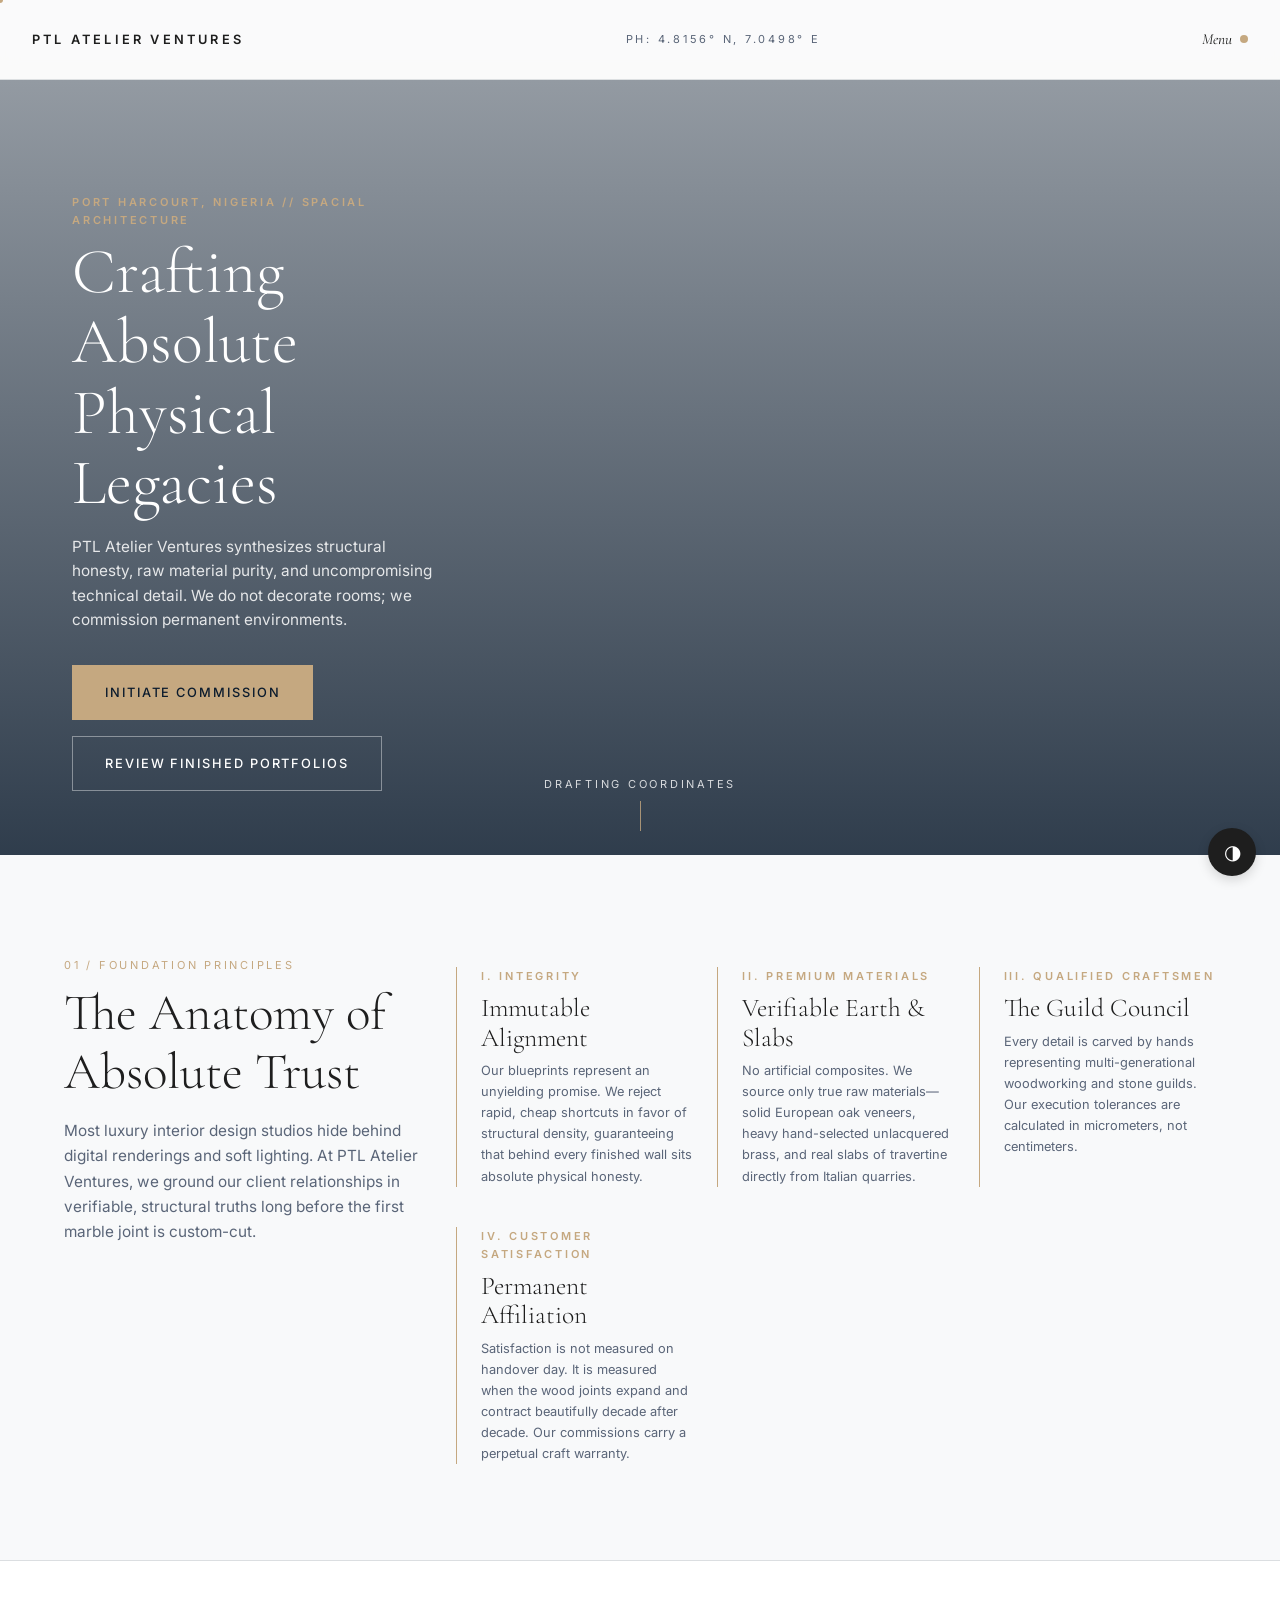
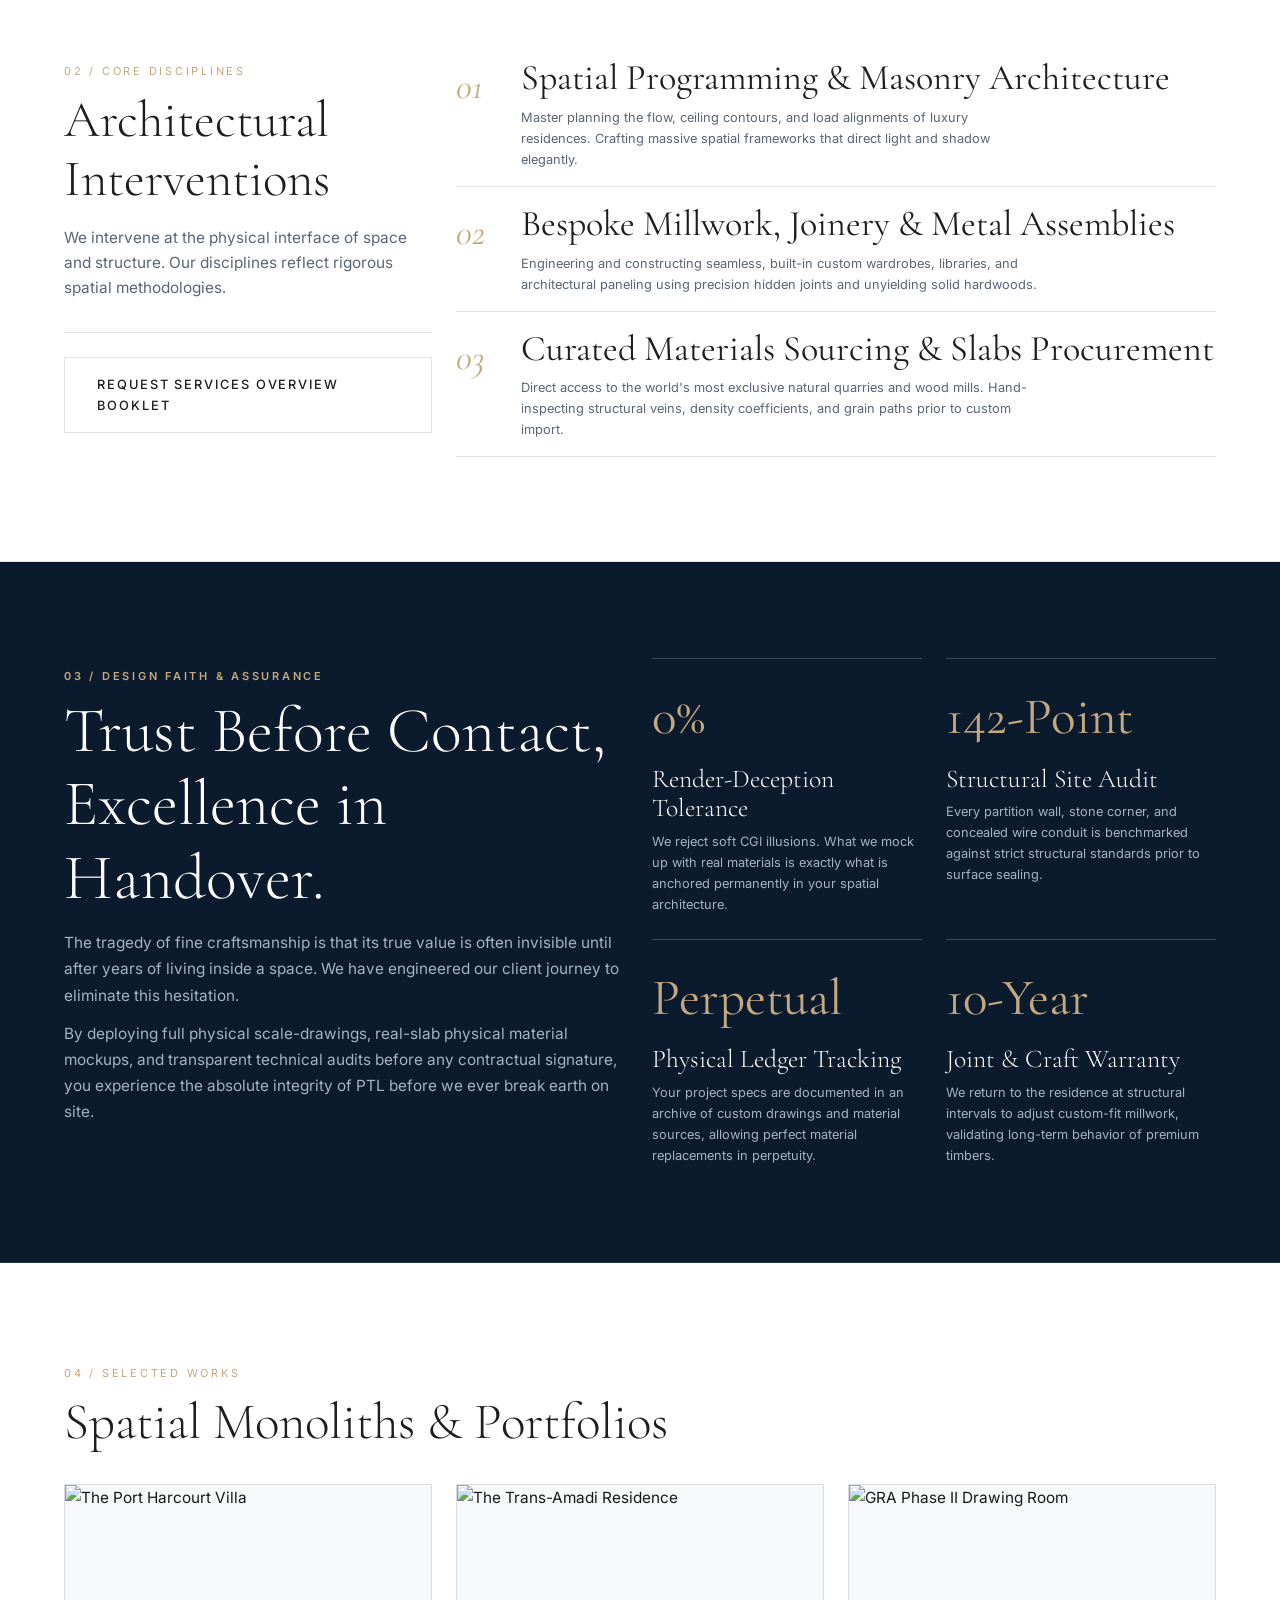
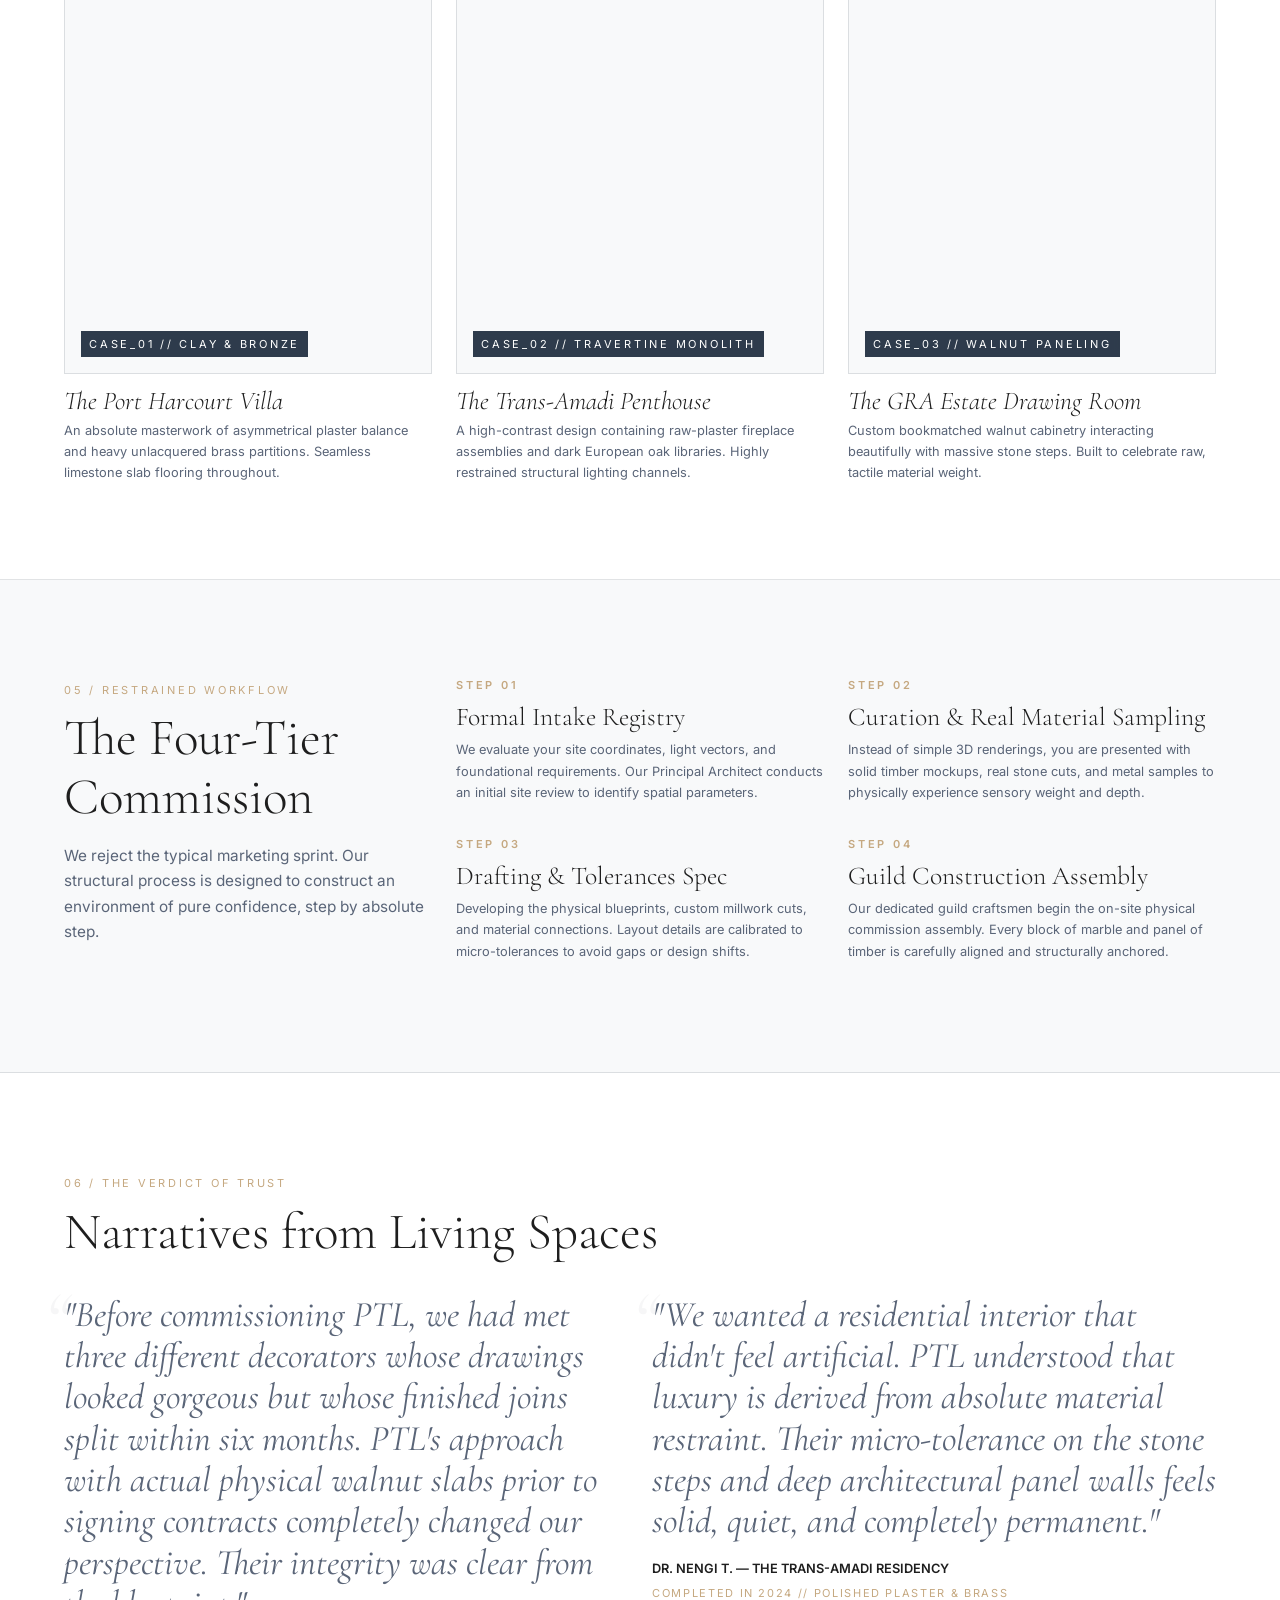
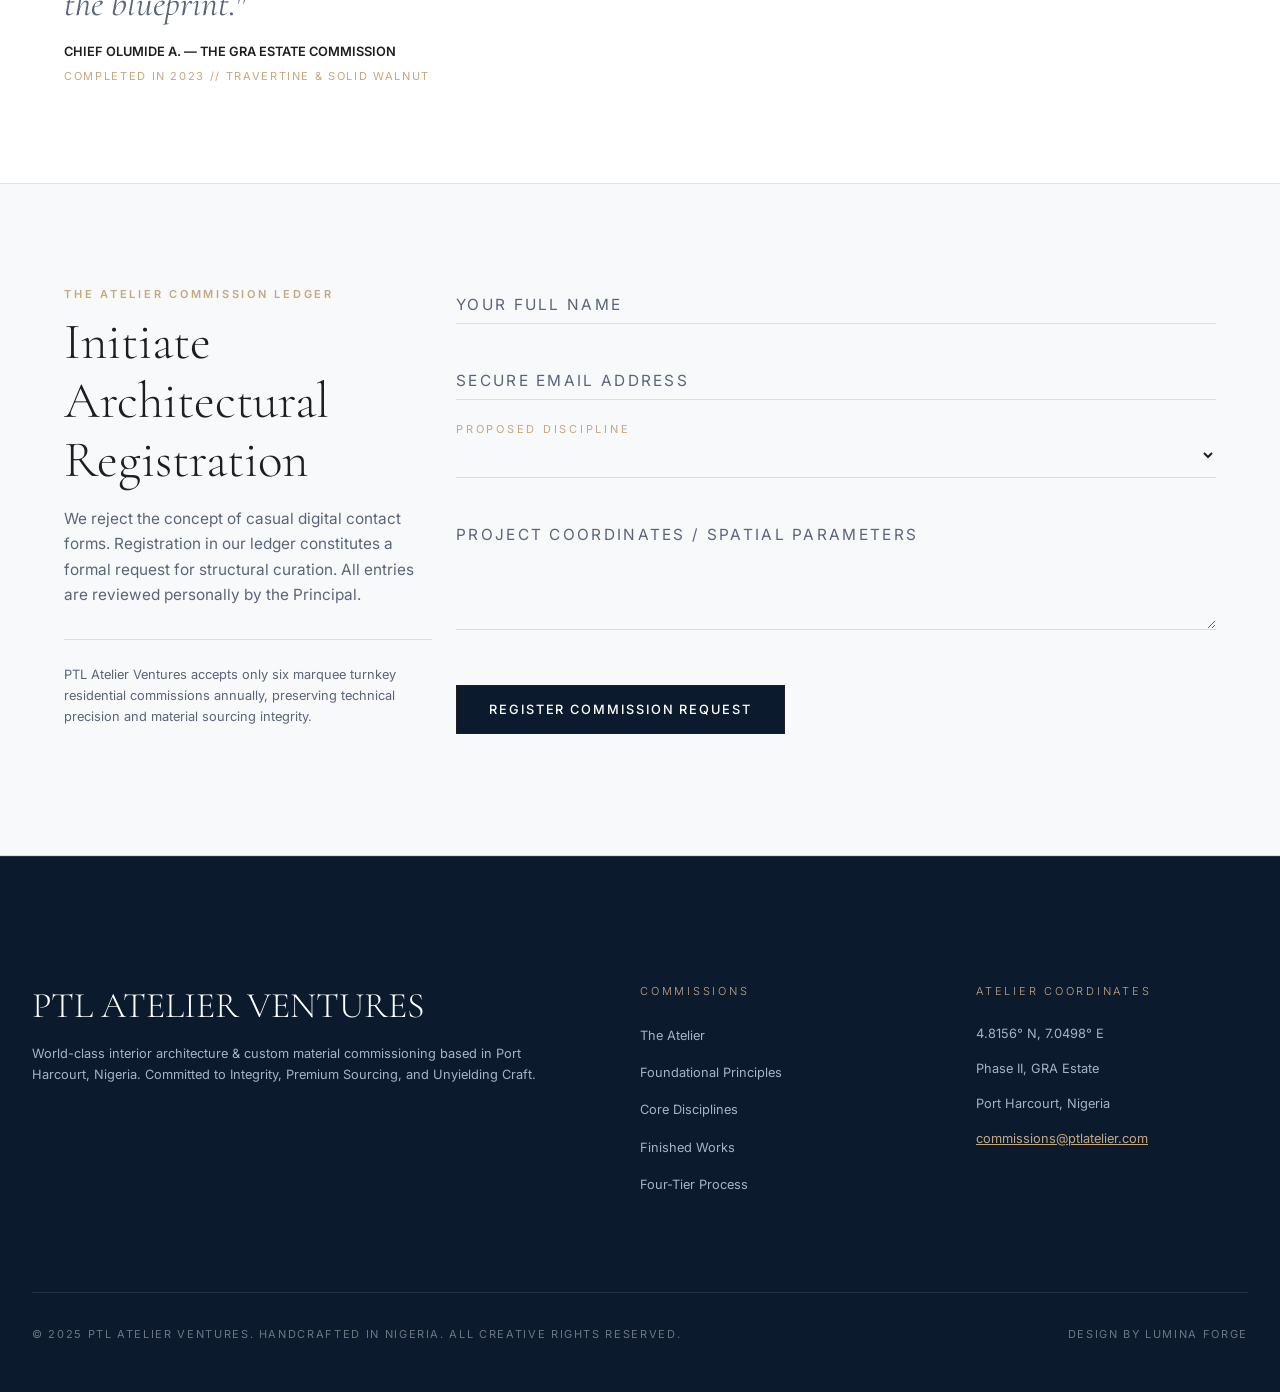
==== commit 933ee1f4: "feat: deliver world-class mobile-first homepage and architectural design system for PTL Atelier Vent" ====
--- a/index.html
+++ b/index.html
@@ -3,17 +3,139 @@
 <head>
   <meta charset="UTF-8">
   <meta name="viewport" content="width=device-width, initial-scale=1.0">
-  <title>PTL Atelier Ventures — Design Foundation Showcase</title>
+  <title>PTL Atelier Ventures — Premium Architectural Interiors</title>
   <link rel="stylesheet" href="css/design-system.css">
+  <style>
+    /* Homepage Custom Overrides and Polishing Layout Styles */
+    .hero-space {
+      position: relative;
+      min-height: 95vh;
+      display: flex;
+      align-items: flex-end;
+      padding-bottom: var(--space-huge);
+      background: linear-gradient(180deg, rgba(11, 27, 45, 0.4) 0%, rgba(11, 27, 45, 0.85) 100%),
+                  url('https://images.unsplash.com/photo-1600585154340-be6161a56a0c?auto=format&fit=crop&w=1800&q=90') no-repeat center center;
+      background-size: cover;
+      color: var(--color-pure-white);
+    }
+
+    [data-theme="dark"] .hero-space {
+      background: linear-gradient(180deg, rgba(7, 19, 33, 0.5) 0%, rgba(7, 19, 33, 0.95) 100%),
+                  url('https://images.unsplash.com/photo-1600585154340-be6161a56a0c?auto=format&fit=crop&w=1800&q=90') no-repeat center center;
+      background-size: cover;
+    }
+
+    .hero-content {
+      width: 100%;
+      max-width: 1200px;
+      margin: 0 auto;
+      padding: 0 var(--space-md);
+      z-index: 2;
+    }
+
+    @media (min-width: 768px) {
+      .hero-content {
+        padding: 0 var(--space-xl);
+      }
+    }
+
+    .trust-intro-card {
+      border-left: 1px solid var(--accent-color);
+      padding-left: var(--space-lg);
+      margin-top: var(--space-md);
+    }
+
+    .services-nav-list {
+      list-style: none;
+      display: flex;
+      flex-direction: column;
+      gap: var(--space-md);
+    }
+
+    .services-nav-item {
+      border-bottom: 0.5px solid var(--border-color);
+      padding-bottom: var(--space-md);
+      cursor: pointer;
+      transition: border-color var(--transition-fast);
+    }
+
+    .services-nav-item:hover {
+      border-bottom-color: var(--accent-color);
+    }
+
+    .step-number {
+      font-family: var(--font-sans);
+      font-size: var(--fs-micro);
+      letter-spacing: var(--tracking-wider);
+      color: var(--accent-color);
+      font-weight: 600;
+      display: block;
+      margin-bottom: var(--space-xs);
+    }
+
+    .testimonial-quote {
+      font-family: var(--font-serif);
+      font-size: var(--fs-h2);
+      font-style: italic;
+      line-height: var(--lh-heading);
+      margin-bottom: var(--space-md);
+      position: relative;
+    }
+
+    .testimonial-quote::before {
+      content: "“";
+      position: absolute;
+      top: -20px;
+      left: -20px;
+      font-size: 5rem;
+      color: var(--border-color);
+      font-family: var(--font-serif);
+      opacity: 0.3;
+    }
+
+    .scroller-indicator {
+      position: absolute;
+      bottom: var(--space-lg);
+      left: 50%;
+      transform: translateX(-50%);
+      font-family: var(--font-sans);
+      font-size: var(--fs-micro);
+      letter-spacing: var(--tracking-wider);
+      text-transform: uppercase;
+      opacity: 0.8;
+      display: flex;
+      flex-direction: column;
+      align-items: center;
+      gap: var(--space-xs);
+    }
+
+    .scroller-indicator::after {
+      content: "";
+      width: 1px;
+      height: 30px;
+      background-color: var(--color-gold-brushed);
+      display: block;
+      animation: scrollerLine 2s infinite var(--ease-atelier);
+    }
+
+    @keyframes scrollerLine {
+      0% { transform: scaleY(0); transform-origin: top; }
+      50% { transform: scaleY(1); transform-origin: top; }
+      51% { transform: scaleY(1); transform-origin: bottom; }
+      100% { transform: scaleY(0); transform-origin: bottom; }
+    }
+  </style>
 </head>
 <body>
 
   <!-- Bespoke Drafting Cursor Dot -->
   <div class="drafting-dot" id="draftingDot"></div>
 
-  <!-- --- NAVIGATION COMPONENT ("QUIET FRAME") --- -->
+  <!-- --- 1. GLOBAL NAVIGATION ("QUIET FRAME") --- -->
   <header class="quiet-header">
-    <div class="quiet-logo">PTL ATELIER VENTURES</div>
+    <div class="quiet-logo">
+      <a href="#">PTL ATELIER VENTURES</a>
+    </div>
     <div class="quiet-coordinates">PH: 4.8156° N, 7.0498° E</div>
     <div class="quiet-menu-btn" id="menuToggle">
       <span>Menu</span>
@@ -28,28 +150,28 @@
       <nav>
         <ul class="nav-list">
           <li class="nav-item">
-            <a href="#about" class="nav-link" data-img="https://images.unsplash.com/photo-1600585154340-be6161a56a0c?auto=format&fit=crop&w=800&q=80">
-              <span>01</span> Atelier
+            <a href="#atelier" class="nav-link" data-img="https://images.unsplash.com/photo-1600585154340-be6161a56a0c?auto=format&fit=crop&w=800&q=80">
+              <span>01</span> The Atelier
             </a>
           </li>
           <li class="nav-item">
-            <a href="#materials" class="nav-link" data-img="https://images.unsplash.com/photo-1618221195710-dd6b41faaea6?auto=format&fit=crop&w=800&q=80">
-              <span>02</span> Materials
+            <a href="#principles" class="nav-link" data-img="https://images.unsplash.com/photo-1618221195710-dd6b41faaea6?auto=format&fit=crop&w=800&q=80">
+              <span>02</span> Principles
             </a>
           </li>
           <li class="nav-item">
-            <a href="#portfolio" class="nav-link" data-img="https://images.unsplash.com/photo-1600607687939-ce8a6c25118c?auto=format&fit=crop&w=800&q=80">
-              <span>03</span> Portfolio
+            <a href="#services" class="nav-link" data-img="https://images.unsplash.com/photo-1600607687939-ce8a6c25118c?auto=format&fit=crop&w=800&q=80">
+              <span>03</span> Services
             </a>
           </li>
           <li class="nav-item">
-            <a href="#process" class="nav-link" data-img="https://images.unsplash.com/photo-1581858726788-75bc0f6a952d?auto=format&fit=crop&w=800&q=80">
-              <span>04</span> Process
+            <a href="#portfolio" class="nav-link" data-img="https://images.unsplash.com/photo-1581858726788-75bc0f6a952d?auto=format&fit=crop&w=800&q=80">
+              <span>04</span> Selected Works
             </a>
           </li>
           <li class="nav-item">
-            <a href="#connect" class="nav-link" data-img="https://images.unsplash.com/photo-1507089947368-19c1da9775ae?auto=format&fit=crop&w=800&q=80">
-              <span>05</span> Connect
+            <a href="#process" class="nav-link" data-img="https://images.unsplash.com/photo-1507089947368-19c1da9775ae?auto=format&fit=crop&w=800&q=80">
+              <span>05</span> Commissioning
             </a>
           </li>
         </ul>
@@ -61,189 +183,350 @@
     </div>
   </div>
 
-  <!-- Main Showcase Container -->
-  <main style="margin-top: 80px;">
-
-    <!-- SECTION 1: HERO TITLE & MISSION -->
-    <section class="section-container">
+  <main>
+
+    <!-- --- 2. HERO SECTION --- -->
+    <section class="hero-space" id="atelier">
+      <div class="hero-content">
+        <div class="blueprint-grid">
+          <div style="grid-column: span 4; display: flex; flex-direction: column; align-items: flex-start; justify-content: flex-end;">
+            <span style="font-family: var(--font-sans); font-size: var(--fs-micro); letter-spacing: var(--tracking-wider); text-transform: uppercase; color: var(--accent-color); font-weight: 600; margin-bottom: var(--space-xs);">PORT HARCOURT, NIGERIA // SPACIAL ARCHITECTURE</span>
+            <h1 style="font-size: var(--fs-display); font-weight: 300; line-height: 1.1; margin-bottom: var(--space-md); color: #FFFFFF;">
+              Crafting Absolute Physical Legacies
+            </h1>
+            <p style="color: rgba(255, 255, 255, 0.85); font-size: var(--fs-body); line-height: 1.6; margin-bottom: var(--space-xl); max-width: 500px;">
+              PTL Atelier Ventures synthesizes structural honesty, raw material purity, and uncompromising technical detail. We do not decorate rooms; we commission permanent environments.
+            </p>
+            <div style="display: flex; flex-wrap: wrap; gap: var(--space-md);">
+              <a href="#commission" class="btn btn-primary" style="background-color: var(--color-gold-brushed); border-color: var(--color-gold-brushed); color: var(--color-primary-blue);">Initiate Commission</a>
+              <a href="#portfolio" class="btn btn-secondary" style="color: #FFFFFF; border-color: rgba(255, 255, 255, 0.4);">Review Finished Portfolios</a>
+            </div>
+          </div>
+        </div>
+      </div>
+      <div class="scroller-indicator">
+        <span>Drafting Coordinates</span>
+      </div>
+    </section>
+
+
+    <!-- --- 3. TRUST INTRODUCTION --- -->
+    <section class="section-container" id="principles" style="background-color: var(--panel-bg);">
       <div class="blueprint-grid">
         <div style="grid-column: span 4; margin-bottom: var(--space-xl);">
-          <span style="font-family: var(--font-sans); font-size: var(--fs-micro); letter-spacing: var(--tracking-wider); text-transform: uppercase; color: var(--accent-color); font-weight: 600;">PTL ATELIER SYSTEM v1.0</span>
-          <h1 style="font-size: var(--fs-display); margin-top: var(--space-xs); font-weight: 300;">
-            The Living Design System & Architectural Foundation
-          </h1>
+          <span style="font-family: var(--font-sans); font-size: var(--fs-micro); letter-spacing: var(--tracking-wider); text-transform: uppercase; color: var(--accent-color);">01 / FOUNDATION PRINCIPLES</span>
+          <h2 style="font-size: var(--fs-h1); margin-top: var(--space-xs); font-weight: 300;">
+            The Anatomy of Absolute Trust
+          </h2>
           <p style="margin-top: var(--space-md); font-size: var(--fs-body);">
-            This system bridges sensory precision, unyielding materials, and absolute structural integrity. Engineered mobile-first, it represents luxury through deliberate restraint.
-          </p>
-        </div>
-      </div>
-    </section>
-
-    <!-- SECTION 2: PALETTE SYSTEM -->
-    <section class="section-container" id="palette">
+            Most luxury interior design studios hide behind digital renderings and soft lighting. At PTL Atelier Ventures, we ground our client relationships in verifiable, structural truths long before the first marble joint is custom-cut.
+          </p>
+        </div>
+
+        <div style="grid-column: span 8;">
+          <div class="blueprint-grid">
+            <div style="grid-column: span 4;" class="trust-intro-card">
+              <span class="step-number">I. INTEGRITY</span>
+              <h3 style="font-size: var(--fs-h3); margin-bottom: var(--space-xs);">Immutable Alignment</h3>
+              <p style="font-size: var(--fs-small);">
+                Our blueprints represent an unyielding promise. We reject rapid, cheap shortcuts in favor of structural density, guaranteeing that behind every finished wall sits absolute physical honesty.
+              </p>
+            </div>
+
+            <div style="grid-column: span 4;" class="trust-intro-card">
+              <span class="step-number">II. PREMIUM MATERIALS</span>
+              <h3 style="font-size: var(--fs-h3); margin-bottom: var(--space-xs);">Verifiable Earth & Slabs</h3>
+              <p style="font-size: var(--fs-small);">
+                No artificial composites. We source only true raw materials—solid European oak veneers, heavy hand-selected unlacquered brass, and real slabs of travertine directly from Italian quarries.
+              </p>
+            </div>
+
+            <div style="grid-column: span 4;" class="trust-intro-card">
+              <span class="step-number">III. QUALIFIED CRAFTSMEN</span>
+              <h3 style="font-size: var(--fs-h3); margin-bottom: var(--space-xs);">The Guild Council</h3>
+              <p style="font-size: var(--fs-small);">
+                Every detail is carved by hands representing multi-generational woodworking and stone guilds. Our execution tolerances are calculated in micrometers, not centimeters.
+              </p>
+            </div>
+
+            <div style="grid-column: span 4;" class="trust-intro-card">
+              <span class="step-number">IV. CUSTOMER SATISFACTION</span>
+              <h3 style="font-size: var(--fs-h3); margin-bottom: var(--space-xs);">Permanent Affiliation</h3>
+              <p style="font-size: var(--fs-small);">
+                Satisfaction is not measured on handover day. It is measured when the wood joints expand and contract beautifully decade after decade. Our commissions carry a perpetual craft warranty.
+              </p>
+            </div>
+          </div>
+        </div>
+      </div>
+    </section>
+
+
+    <!-- --- 4. FEATURED SERVICES PREVIEW --- -->
+    <section class="section-container" id="services">
+      <div class="blueprint-grid">
+        <div style="grid-column: span 4; margin-bottom: var(--space-xl);">
+          <span style="font-family: var(--font-sans); font-size: var(--fs-micro); letter-spacing: var(--tracking-wider); text-transform: uppercase; color: var(--accent-color);">02 / CORE DISCIPLINES</span>
+          <h2 style="font-size: var(--fs-h1); margin-top: var(--space-xs);">Architectural Interventions</h2>
+          <p style="margin-top: var(--space-md); font-size: var(--fs-body);">
+            We intervene at the physical interface of space and structure. Our disciplines reflect rigorous spatial methodologies.
+          </p>
+          <div class="hairline-divider" style="margin-top: var(--space-xl);"></div>
+          <a href="#commission" class="btn btn-secondary">Request Services Overview Booklet</a>
+        </div>
+
+        <div style="grid-column: span 8;">
+          <ul class="services-nav-list">
+            <li class="services-nav-item">
+              <div class="blueprint-grid">
+                <span style="grid-column: span 1; font-family: var(--font-serif); font-style: italic; font-size: var(--fs-h2); color: var(--accent-color);">01</span>
+                <div style="grid-column: span 11;">
+                  <h3 style="font-size: var(--fs-h2); font-weight: 400; margin-bottom: var(--space-xs);">Spatial Programming & Masonry Architecture</h3>
+                  <p style="font-size: var(--fs-small);">
+                    Master planning the flow, ceiling contours, and load alignments of luxury residences. Crafting massive spatial frameworks that direct light and shadow elegantly.
+                  </p>
+                </div>
+              </div>
+            </li>
+
+            <li class="services-nav-item">
+              <div class="blueprint-grid">
+                <span style="grid-column: span 1; font-family: var(--font-serif); font-style: italic; font-size: var(--fs-h2); color: var(--accent-color);">02</span>
+                <div style="grid-column: span 11;">
+                  <h3 style="font-size: var(--fs-h2); font-weight: 400; margin-bottom: var(--space-xs);">Bespoke Millwork, Joinery & Metal Assemblies</h3>
+                  <p style="font-size: var(--fs-small);">
+                    Engineering and constructing seamless, built-in custom wardrobes, libraries, and architectural paneling using precision hidden joints and unyielding solid hardwoods.
+                  </p>
+                </div>
+              </div>
+            </li>
+
+            <li class="services-nav-item">
+              <div class="blueprint-grid">
+                <span style="grid-column: span 1; font-family: var(--font-serif); font-style: italic; font-size: var(--fs-h2); color: var(--accent-color);">03</span>
+                <div style="grid-column: span 11;">
+                  <h3 style="font-size: var(--fs-h2); font-weight: 400; margin-bottom: var(--space-xs);">Curated Materials Sourcing & Slabs Procurement</h3>
+                  <p style="font-size: var(--fs-small);">
+                    Direct access to the world's most exclusive natural quarries and wood mills. Hand-inspecting structural veins, density coefficients, and grain paths prior to custom import.
+                  </p>
+                </div>
+              </div>
+            </li>
+          </ul>
+        </div>
+      </div>
+    </section>
+
+
+    <!-- --- 5. WHY PTL (TRUST STRATEGY) --- -->
+    <section class="section-container" style="background-color: var(--color-primary-blue); color: var(--color-pure-white); border-bottom-color: rgba(255,255,255,0.12);">
+      <div class="blueprint-grid">
+        <div style="grid-column: span 6; display: flex; flex-direction: column; justify-content: center; margin-bottom: var(--space-xl);">
+          <span style="font-family: var(--font-sans); font-size: var(--fs-micro); letter-spacing: var(--tracking-wider); text-transform: uppercase; color: var(--accent-color); font-weight: 600;">03 / DESIGN FAITH & ASSURANCE</span>
+          <h2 style="font-size: var(--fs-display); margin-top: var(--space-xs); color: #FFFFFF; font-weight: 300;">
+            Trust Before Contact, Excellence in Handover.
+          </h2>
+          <p style="color: #A3B3C8; margin-top: var(--space-md); font-size: var(--fs-body); line-height: 1.7;">
+            The tragedy of fine craftsmanship is that its true value is often invisible until after years of living inside a space. We have engineered our client journey to eliminate this hesitation.
+          </p>
+          <p style="color: #A3B3C8; margin-top: var(--space-sm); font-size: var(--fs-body); line-height: 1.7;">
+            By deploying full physical scale-drawings, real-slab physical material mockups, and transparent technical audits before any contractual signature, you experience the absolute integrity of PTL before we ever break earth on site.
+          </p>
+        </div>
+
+        <div style="grid-column: span 6;">
+          <div class="blueprint-grid" style="row-gap: var(--space-lg);">
+            <div style="grid-column: span 6; border-top: 0.5px solid rgba(255, 255, 255, 0.2); padding-top: var(--space-md);">
+              <span style="font-family: var(--font-serif); font-size: var(--fs-h1); color: var(--accent-color);">0%</span>
+              <h4 style="font-size: var(--fs-h3); color: #FFFFFF; margin-top: var(--space-xxs); margin-bottom: var(--space-xs);">Render-Deception Tolerance</h4>
+              <p style="font-size: var(--fs-small); color: #A3B3C8;">
+                We reject soft CGI illusions. What we mock up with real materials is exactly what is anchored permanently in your spatial architecture.
+              </p>
+            </div>
+
+            <div style="grid-column: span 6; border-top: 0.5px solid rgba(255, 255, 255, 0.2); padding-top: var(--space-md);">
+              <span style="font-family: var(--font-serif); font-size: var(--fs-h1); color: var(--accent-color);">142-Point</span>
+              <h4 style="font-size: var(--fs-h3); color: #FFFFFF; margin-top: var(--space-xxs); margin-bottom: var(--space-xs);">Structural Site Audit</h4>
+              <p style="font-size: var(--fs-small); color: #A3B3C8;">
+                Every partition wall, stone corner, and concealed wire conduit is benchmarked against strict structural standards prior to surface sealing.
+              </p>
+            </div>
+
+            <div style="grid-column: span 6; border-top: 0.5px solid rgba(255, 255, 255, 0.2); padding-top: var(--space-md);">
+              <span style="font-family: var(--font-serif); font-size: var(--fs-h1); color: var(--accent-color);">Perpetual</span>
+              <h4 style="font-size: var(--fs-h3); color: #FFFFFF; margin-top: var(--space-xxs); margin-bottom: var(--space-xs);">Physical Ledger Tracking</h4>
+              <p style="font-size: var(--fs-small); color: #A3B3C8;">
+                Your project specs are documented in an archive of custom drawings and material sources, allowing perfect material replacements in perpetuity.
+              </p>
+            </div>
+
+            <div style="grid-column: span 6; border-top: 0.5px solid rgba(255, 255, 255, 0.2); padding-top: var(--space-md);">
+              <span style="font-family: var(--font-serif); font-size: var(--fs-h1); color: var(--accent-color);">10-Year</span>
+              <h4 style="font-size: var(--fs-h3); color: #FFFFFF; margin-top: var(--space-xxs); margin-bottom: var(--space-xs);">Joint & Craft Warranty</h4>
+              <p style="font-size: var(--fs-small); color: #A3B3C8;">
+                We return to the residence at structural intervals to adjust custom-fit millwork, validating long-term behavior of premium timbers.
+              </p>
+            </div>
+          </div>
+        </div>
+      </div>
+    </section>
+
+
+    <!-- --- 6. SELECTED PORTFOLIO PREVIEW --- -->
+    <section class="section-container" id="portfolio">
       <div style="margin-bottom: var(--space-xl);">
-        <span style="font-family: var(--font-sans); font-size: var(--fs-micro); letter-spacing: var(--tracking-wider); text-transform: uppercase; color: var(--accent-color);">01 / COLOUR SYSTEM</span>
-        <h2 style="font-size: var(--fs-h1); margin-top: var(--space-xs);">Structural Tone & Material Palette</h2>
+        <span style="font-family: var(--font-sans); font-size: var(--fs-micro); letter-spacing: var(--tracking-wider); text-transform: uppercase; color: var(--accent-color);">04 / SELECTED WORKS</span>
+        <h2 style="font-size: var(--fs-h1); margin-top: var(--space-xs);">Spatial Monoliths & Portfolios</h2>
       </div>
 
       <div class="blueprint-grid">
-        <!-- Card 1 -->
-        <div class="color-token-card" style="grid-column: span 2;">
-          <div class="color-token-preview" style="background-color: var(--color-primary-blue);"></div>
-          <div>
-            <h3 style="font-size: var(--fs-h3); margin-top: var(--space-xs);">Deep Architectural Blue</h3>
-            <p style="font-size: var(--fs-small); margin-top: var(--space-xxs);">#0B1B2D | Blueprints & Twilight. Establishes unyielding authority, intellectual depth, and permanent trust.</p>
-          </div>
-        </div>
-
-        <!-- Card 2 -->
-        <div class="color-token-card" style="grid-column: span 2;">
-          <div class="color-token-preview" style="background-color: var(--color-pure-white); border: 0.5px solid var(--border-color);"></div>
-          <div>
-            <h3 style="font-size: var(--fs-h3); margin-top: var(--space-xs);">Pure White</h3>
-            <p style="font-size: var(--fs-small); margin-top: var(--space-xxs);">#FFFFFF | Plaster Canvas. The material negative space that invites natural shadow play.</p>
-          </div>
-        </div>
-
-        <!-- Card 3 -->
-        <div class="color-token-card" style="grid-column: span 2;">
-          <div class="color-token-preview" style="background-color: var(--color-gold-brushed);"></div>
-          <div>
-            <h3 style="font-size: var(--fs-h3); margin-top: var(--space-xs);">Soft Brushed Gold</h3>
-            <p style="font-size: var(--fs-small); margin-top: var(--space-xxs);">#C5A880 | Unlacquered Brass. Represents precision craftsmanship and structural joints.</p>
-          </div>
-        </div>
-
-        <!-- Card 4 -->
-        <div class="color-token-card" style="grid-column: span 2;">
-          <div class="color-token-preview" style="background-color: var(--color-rich-charcoal);"></div>
-          <div>
-            <h3 style="font-size: var(--fs-h3); margin-top: var(--space-xs);">Rich Charcoal</h3>
-            <p style="font-size: var(--fs-small); margin-top: var(--space-xxs);">#1E1E1E | Graphite Slate. Tactile pencil strokes representing master planning & design truth.</p>
-          </div>
-        </div>
-      </div>
-    </section>
-
-    <!-- SECTION 3: TYPOGRAPHY SYSTEM -->
-    <section class="section-container" id="typography">
+        <!-- Project 1 -->
+        <div style="grid-column: span 4;" class="reveal-on-scroll">
+          <div class="image-container-3-4">
+            <img class="image-reveal" src="https://images.unsplash.com/photo-1618221195710-dd6b41faaea6?auto=format&fit=crop&w=800&q=80" alt="The Port Harcourt Villa">
+            <div class="image-dimension-tag">CASE_01 // CLAY & BRONZE</div>
+          </div>
+          <h4 style="font-size: var(--fs-h3); margin-top: var(--space-sm); font-style: italic;">The Port Harcourt Villa</h4>
+          <p style="font-size: var(--fs-small); color: var(--text-muted); margin-top: var(--space-xxs);">
+            An absolute masterwork of asymmetrical plaster balance and heavy unlacquered brass partitions. Seamless limestone slab flooring throughout.
+          </p>
+        </div>
+
+        <!-- Project 2 -->
+        <div style="grid-column: span 4;" class="reveal-on-scroll">
+          <div class="image-container-3-4">
+            <img class="image-reveal" src="https://images.unsplash.com/photo-1600607687939-ce8a6c25118c?auto=format&fit=crop&w=800&q=80" alt="The Trans-Amadi Residence">
+            <div class="image-dimension-tag">CASE_02 // TRAVERTINE MONOLITH</div>
+          </div>
+          <h4 style="font-size: var(--fs-h3); margin-top: var(--space-sm); font-style: italic;">The Trans-Amadi Penthouse</h4>
+          <p style="font-size: var(--fs-small); color: var(--text-muted); margin-top: var(--space-xxs);">
+            A high-contrast design containing raw-plaster fireplace assemblies and dark European oak libraries. Highly restrained structural lighting channels.
+          </p>
+        </div>
+
+        <!-- Project 3 -->
+        <div style="grid-column: span 4;" class="reveal-on-scroll">
+          <div class="image-container-3-4">
+            <img class="image-reveal" src="https://images.unsplash.com/photo-1600585154340-be6161a56a0c?auto=format&fit=crop&w=800&q=80" alt="GRA Phase II Drawing Room">
+            <div class="image-dimension-tag">CASE_03 // WALNUT PANELING</div>
+          </div>
+          <h4 style="font-size: var(--fs-h3); margin-top: var(--space-sm); font-style: italic;">The GRA Estate Drawing Room</h4>
+          <p style="font-size: var(--fs-small); color: var(--text-muted); margin-top: var(--space-xxs);">
+            Custom bookmatched walnut cabinetry interacting beautifully with massive stone steps. Built to celebrate raw, tactile material weight.
+          </p>
+        </div>
+      </div>
+    </section>
+
+
+    <!-- --- 7. PROCESS PREVIEW --- -->
+    <section class="section-container" id="process" style="background-color: var(--panel-bg);">
+      <div class="blueprint-grid">
+        <div style="grid-column: span 4; margin-bottom: var(--space-xl);">
+          <span style="font-family: var(--font-sans); font-size: var(--fs-micro); letter-spacing: var(--tracking-wider); text-transform: uppercase; color: var(--accent-color);">05 / RESTRAINED WORKFLOW</span>
+          <h2 style="font-size: var(--fs-h1); margin-top: var(--space-xs);">The Four-Tier Commission</h2>
+          <p style="margin-top: var(--space-md); font-size: var(--fs-body);">
+            We reject the typical marketing sprint. Our structural process is designed to construct an environment of pure confidence, step by absolute step.
+          </p>
+        </div>
+
+        <div style="grid-column: span 8;">
+          <div class="blueprint-grid" style="row-gap: var(--space-xl);">
+            <div style="grid-column: span 6;">
+              <span class="step-number">STEP 01</span>
+              <h4 style="font-size: var(--fs-h3); margin-bottom: var(--space-xs);">Formal Intake Registry</h4>
+              <p style="font-size: var(--fs-small);">
+                We evaluate your site coordinates, light vectors, and foundational requirements. Our Principal Architect conducts an initial site review to identify spatial parameters.
+              </p>
+            </div>
+
+            <div style="grid-column: span 6;">
+              <span class="step-number">STEP 02</span>
+              <h4 style="font-size: var(--fs-h3); margin-bottom: var(--space-xs);">Curation & Real Material Sampling</h4>
+              <p style="font-size: var(--fs-small);">
+                Instead of simple 3D renderings, you are presented with solid timber mockups, real stone cuts, and metal samples to physically experience sensory weight and depth.
+              </p>
+            </div>
+
+            <div style="grid-column: span 6;">
+              <span class="step-number">STEP 03</span>
+              <h4 style="font-size: var(--fs-h3); margin-bottom: var(--space-xs);">Drafting & Tolerances Spec</h4>
+              <p style="font-size: var(--fs-small);">
+                Developing the physical blueprints, custom millwork cuts, and material connections. Layout details are calibrated to micro-tolerances to avoid gaps or design shifts.
+              </p>
+            </div>
+
+            <div style="grid-column: span 6;">
+              <span class="step-number">STEP 04</span>
+              <h4 style="font-size: var(--fs-h3); margin-bottom: var(--space-xs);">Guild Construction Assembly</h4>
+              <p style="font-size: var(--fs-small);">
+                Our dedicated guild craftsmen begin the on-site physical commission assembly. Every block of marble and panel of timber is carefully aligned and structurally anchored.
+              </p>
+            </div>
+          </div>
+        </div>
+      </div>
+    </section>
+
+
+    <!-- --- 8. TESTIMONIALS PREVIEW --- -->
+    <section class="section-container">
       <div style="margin-bottom: var(--space-xl);">
-        <span style="font-family: var(--font-sans); font-size: var(--fs-micro); letter-spacing: var(--tracking-wider); text-transform: uppercase; color: var(--accent-color);">02 / TYPOGRAPHY TOKENS</span>
-        <h2 style="font-size: var(--fs-h1); margin-top: var(--space-xs);">Editorial Weight & Structural Readability</h2>
+        <span style="font-family: var(--font-sans); font-size: var(--fs-micro); letter-spacing: var(--tracking-wider); text-transform: uppercase; color: var(--accent-color);">06 / THE VERDICT OF TRUST</span>
+        <h2 style="font-size: var(--fs-h1); margin-top: var(--space-xs);">Narratives from Living Spaces</h2>
       </div>
 
       <div class="blueprint-grid">
-        <div style="grid-column: span 4;">
-          <span style="font-family: var(--font-sans); font-size: var(--fs-micro); letter-spacing: var(--tracking-wider); text-transform: uppercase; color: var(--accent-color); font-weight: 600;">PRIMARY DISPLAY SERIF (CORMORANT GARAMOND)</span>
-          <p style="font-family: var(--font-serif); font-size: var(--fs-display); line-height: 1.1; margin-top: var(--space-sm); color: var(--text-color);">
-            Where integrity and premium materials become a <i>permanent physical legacy</i>.
-          </p>
-          <div class="hairline-divider"></div>
-        </div>
-
-        <div style="grid-column: span 4;">
-          <span style="font-family: var(--font-sans); font-size: var(--fs-micro); letter-spacing: var(--tracking-wider); text-transform: uppercase; color: var(--accent-color); font-weight: 600;">SECONDARY TECHNICAL SANS (INTER / NEUE HAAS)</span>
-          <h3 style="font-family: var(--font-sans); font-size: var(--fs-h2); font-weight: 400; line-height: 1.2; margin-top: var(--space-sm); color: var(--text-color);">
-            PTL.ATELIER.VENTURES_SPEC_PH_4.8
-          </h3>
-          <p style="font-family: var(--font-sans); font-size: var(--fs-body); line-height: 1.6; margin-top: var(--space-md);">
-            This represents raw, unvarnished blueprint technicality. Inter has high geometric precision, giving technical readouts a clean structural weight. Used for components, specifications, timelines, buttons, and system settings.
-          </p>
-        </div>
-      </div>
-    </section>
-
-    <!-- SECTION 4: REUSABLE BUTTON COMPONENT VARIANTS -->
-    <section class="section-container" id="buttons">
-      <div style="margin-bottom: var(--space-xl);">
-        <span style="font-family: var(--font-sans); font-size: var(--fs-micro); letter-spacing: var(--tracking-wider); text-transform: uppercase; color: var(--accent-color);">03 / BUTTON VARIANTS</span>
-        <h2 style="font-size: var(--fs-h1); margin-top: var(--space-xs);">Tactile Touch-Target Systems</h2>
-      </div>
-
-      <div style="display: flex; flex-wrap: wrap; gap: var(--space-lg); align-items: center;">
-        <div>
-          <span style="display: block; font-size: var(--fs-micro); color: var(--text-muted); margin-bottom: var(--space-xs); text-transform: uppercase; letter-spacing: var(--tracking-wide);">Primary Block</span>
-          <button class="btn btn-primary">Commission Atelier</button>
-        </div>
-
-        <div>
-          <span style="display: block; font-size: var(--fs-micro); color: var(--text-muted); margin-bottom: var(--space-xs); text-transform: uppercase; letter-spacing: var(--tracking-wide);">Secondary Outline</span>
-          <button class="btn btn-secondary">Explore Materials</button>
-        </div>
-
-        <div>
-          <span style="display: block; font-size: var(--fs-micro); color: var(--text-muted); margin-bottom: var(--space-xs); text-transform: uppercase; letter-spacing: var(--tracking-wide);">Brushed Gold Accent</span>
-          <button class="btn btn-accent">Review Process</button>
-        </div>
-
-        <div>
-          <span style="display: block; font-size: var(--fs-micro); color: var(--text-muted); margin-bottom: var(--space-xs); text-transform: uppercase; letter-spacing: var(--tracking-wide);">Minimal Link with Dot</span>
-          <button class="btn btn-text">Sourcing Ethics</button>
-        </div>
-      </div>
-    </section>
-
-    <!-- SECTION 5: GRID CARDS & IMAGES -->
-    <section class="section-container" id="cards">
-      <div style="margin-bottom: var(--space-xl);">
-        <span style="font-family: var(--font-sans); font-size: var(--fs-micro); letter-spacing: var(--tracking-wider); text-transform: uppercase; color: var(--accent-color);">04 / REUSABLE CARDS & IMAGES</span>
-        <h2 style="font-size: var(--fs-h1); margin-top: var(--space-xs);">Anatomy of Material Curation</h2>
-      </div>
-
+        <div style="grid-column: span 6;" class="reveal-on-scroll">
+          <p class="testimonial-quote">
+            "Before commissioning PTL, we had met three different decorators whose drawings looked gorgeous but whose finished joins split within six months. PTL's approach with actual physical walnut slabs prior to signing contracts completely changed our perspective. Their integrity was clear from the blueprint."
+          </p>
+          <p style="font-family: var(--font-sans); font-size: var(--fs-small); font-weight: 600; color: var(--text-color);">
+            CHIEF OLUMIDE A. — THE GRA ESTATE COMMISSION
+          </p>
+          <span style="font-family: var(--font-sans); font-size: var(--fs-micro); color: var(--accent-color); letter-spacing: var(--tracking-wide);">COMPLETED IN 2023 // TRAVERTINE & SOLID WALNUT</span>
+        </div>
+
+        <div style="grid-column: span 6;" class="reveal-on-scroll">
+          <p class="testimonial-quote">
+            "We wanted a residential interior that didn't feel artificial. PTL understood that luxury is derived from absolute material restraint. Their micro-tolerance on the stone steps and deep architectural panel walls feels solid, quiet, and completely permanent."
+          </p>
+          <p style="font-family: var(--font-sans); font-size: var(--fs-small); font-weight: 600; color: var(--text-color);">
+            DR. NENGI T. — THE TRANS-AMADI RESIDENCY
+          </p>
+          <span style="font-family: var(--font-sans); font-size: var(--fs-micro); color: var(--accent-color); letter-spacing: var(--tracking-wide);">COMPLETED IN 2024 // POLISHED PLASTER & BRASS</span>
+        </div>
+      </div>
+    </section>
+
+
+    <!-- --- 9. FINAL CALL-TO-ACTION (COMMISSION LEDGER) --- -->
+    <section class="section-container" id="commission" style="background-color: var(--panel-bg);">
       <div class="blueprint-grid">
-        <!-- Reusable Card Variant -->
-        <div class="card-blueprint" data-id="01" style="grid-column: span 4;">
-          <div>
-            <span style="font-family: var(--font-sans); font-size: var(--fs-micro); letter-spacing: var(--tracking-wider); text-transform: uppercase; color: var(--text-muted);">Sourcing System</span>
-            <h3 style="font-size: var(--fs-h2); margin-top: var(--space-xs); margin-bottom: var(--space-sm);">Calacatta Oro Marble</h3>
-            <p style="font-size: var(--fs-small); margin-bottom: var(--space-md);">
-              Sourced directly from Tuscany and hand-cut by our guild members on-site. Verified for density and structural veins.
-            </p>
-          </div>
-          <button class="btn btn-secondary btn-small" style="align-self: flex-start; padding: var(--space-xs) var(--space-md);">Material Specs</button>
-        </div>
-
-        <!-- Reusable Image Component with 3:4 aspect ratio -->
-        <div style="grid-column: span 4;">
-          <div class="image-container-3-4">
-            <img class="image-reveal" src="https://images.unsplash.com/photo-1618221195710-dd6b41faaea6?auto=format&fit=crop&w=800&q=80" alt="Material Raw Veneer">
-            <div class="image-dimension-tag">REF_PL_3.4 // PLASTER & WALNUT</div>
-          </div>
-          <h4 style="font-size: var(--fs-h3); margin-top: var(--space-sm); font-style: italic;">The Drawing Room Elevation</h4>
-          <p style="font-size: var(--fs-small); color: var(--text-muted);">Asymmetrical balance highlighting the intersection of hand-polished stone and brushed brass.</p>
-        </div>
-
-        <!-- Another 3:4 Image Container -->
-        <div style="grid-column: span 4;">
-          <div class="image-container-3-4">
-            <img class="image-reveal" src="https://images.unsplash.com/photo-1600585154340-be6161a56a0c?auto=format&fit=crop&w=800&q=80" alt="Minimalist Stone Join">
-            <div class="image-dimension-tag">REF_ST_3.4 // TRAVERTINE SLAB</div>
-          </div>
-          <h4 style="font-size: var(--fs-h3); margin-top: var(--space-sm); font-style: italic;">Hand-Carved Stone Joints</h4>
-          <p style="font-size: var(--fs-small); color: var(--text-muted);">Macro-detailed visualization of unyielding material density. Proving craftsmanship through tight geometric tolerance.</p>
-        </div>
-      </div>
-    </section>
-
-    <!-- SECTION 6: THE ATELIER COMMISSION LEDGER FORM -->
-    <section class="section-container" id="forms">
-      <div style="margin-bottom: var(--space-xl);">
-        <span style="font-family: var(--font-sans); font-size: var(--fs-micro); letter-spacing: var(--tracking-wider); text-transform: uppercase; color: var(--accent-color);">05 / THE ATELIER COMMISSION LEDGER</span>
-        <h2 style="font-size: var(--fs-h1); margin-top: var(--space-xs);">Bespoke Intake Inquiry</h2>
-      </div>
-
-      <div class="blueprint-grid">
-        <div style="grid-column: span 4; margin-bottom: var(--space-md);">
-          <h3 style="font-size: var(--fs-h2); font-weight: 300; margin-bottom: var(--space-sm);">Commission Initiation</h3>
-          <p style="font-size: var(--fs-small);">
-            We reject standard, fast contact forms. Our ledger represents a formal architectural registration, guaranteeing human review by the Principal Designer.
-          </p>
-        </div>
-
-        <form style="grid-column: span 8;" id="ledgerForm" onsubmit="event.preventDefault(); alert('Commission registered into structural ledger.');">
+        <div style="grid-column: span 4; margin-bottom: var(--space-xl);">
+          <span style="font-family: var(--font-sans); font-size: var(--fs-micro); letter-spacing: var(--tracking-wider); text-transform: uppercase; color: var(--accent-color); font-weight: 600;">THE ATELIER COMMISSION LEDGER</span>
+          <h2 style="font-size: var(--fs-h1); margin-top: var(--space-xs); font-weight: 300;">
+            Initiate Architectural Registration
+          </h2>
+          <p style="margin-top: var(--space-md); font-size: var(--fs-body);">
+            We reject the concept of casual digital contact forms. Registration in our ledger constitutes a formal request for structural curation. All entries are reviewed personally by the Principal.
+          </p>
+          <div class="hairline-divider" style="margin-top: var(--space-xl);"></div>
+          <p style="font-size: var(--fs-small); color: var(--text-muted);">
+            PTL Atelier Ventures accepts only six marquee turnkey residential commissions annually, preserving technical precision and material sourcing integrity.
+          </p>
+        </div>
+
+        <form style="grid-column: span 8;" id="ledgerForm" onsubmit="event.preventDefault(); alert('Your commission request has been recorded into the physical ledger. The Atelier will respond within 48 hours.');">
           <div class="ledger-form-group">
             <input type="text" id="clientName" class="ledger-input" placeholder=" " required autocomplete="off">
-            <label for="clientName" class="ledger-label">Your Name</label>
+            <label for="clientName" class="ledger-label">YOUR FULL NAME</label>
+          </div>
+
+          <div class="ledger-form-group">
+            <input type="email" id="clientEmail" class="ledger-input" placeholder=" " required autocomplete="off">
+            <label for="clientEmail" class="ledger-label">SECURE EMAIL ADDRESS</label>
           </div>
 
           <div class="ledger-form-group">
@@ -253,60 +536,24 @@
               <option value="millwork">Material Sourcing & Custom Millwork</option>
               <option value="turnkey">The Turnkey Atelier Commission</option>
             </select>
-            <label for="projectCommission" class="ledger-label">Type of Commission</label>
+            <label for="projectCommission" class="ledger-label">PROPOSED DISCIPLINE</label>
           </div>
 
           <div class="ledger-form-group">
             <textarea id="projectNotes" class="ledger-textarea" placeholder=" " required></textarea>
-            <label for="projectNotes" class="ledger-label">Project Coordinates / Site Scope Notes</label>
-          </div>
-
-          <button type="submit" class="btn btn-primary" style="margin-top: var(--space-md);">Register Commission</button>
+            <label for="projectNotes" class="ledger-label">PROJECT COORDINATES / SPATIAL PARAMETERS</label>
+          </div>
+
+          <button type="submit" class="btn btn-primary" style="margin-top: var(--space-md); background-color: var(--color-primary-blue); color: #FFFFFF;">
+            Register Commission Request
+          </button>
         </form>
       </div>
     </section>
 
-    <!-- SECTION 7: RESPONSIVE BREAKPOINT GRID VISUALIZATION -->
-    <section class="section-container" id="grid">
-      <div style="margin-bottom: var(--space-xl);">
-        <span style="font-family: var(--font-sans); font-size: var(--fs-micro); letter-spacing: var(--tracking-wider); text-transform: uppercase; color: var(--accent-color);">06 / GRID & BREAKPOINTS</span>
-        <h2 style="font-size: var(--fs-h1); margin-top: var(--space-xs);">Fluid Structural Columns</h2>
-      </div>
-
-      <p style="margin-bottom: var(--space-lg); font-size: var(--fs-body);">
-        Our layout system uses an asymmetric architectural blueprint. Mobile utilizes a 4-column alignment scale, while Desktop expands cleanly to a wide 12-column template. Below is a living blueprint layout visualization:
-      </p>
-
-      <div class="blueprint-grid" style="row-gap: var(--space-md);">
-        <div style="grid-column: span 1; background-color: var(--panel-bg); height: 48px; border: 0.5px dashed var(--accent-color); display: flex; align-items: center; justify-content: center; font-size: var(--fs-micro);">COL 1</div>
-        <div style="grid-column: span 1; background-color: var(--panel-bg); height: 48px; border: 0.5px dashed var(--accent-color); display: flex; align-items: center; justify-content: center; font-size: var(--fs-micro);">COL 2</div>
-        <div style="grid-column: span 1; background-color: var(--panel-bg); height: 48px; border: 0.5px dashed var(--accent-color); display: flex; align-items: center; justify-content: center; font-size: var(--fs-micro);">COL 3</div>
-        <div style="grid-column: span 1; background-color: var(--panel-bg); height: 48px; border: 0.5px dashed var(--accent-color); display: flex; align-items: center; justify-content: center; font-size: var(--fs-micro);">COL 4</div>
-
-        <!-- Desktop Grid helper columns hidden automatically by the CSS framework inside blueprint-grid on mobile -->
-        <div class="desktop-only-grid-col" style="grid-column: span 1; background-color: var(--panel-bg); height: 48px; border: 0.5px dashed var(--accent-color); display: flex; align-items: center; justify-content: center; font-size: var(--fs-micro);">COL 5</div>
-        <div class="desktop-only-grid-col" style="grid-column: span 1; background-color: var(--panel-bg); height: 48px; border: 0.5px dashed var(--accent-color); display: flex; align-items: center; justify-content: center; font-size: var(--fs-micro);">COL 6</div>
-        <div class="desktop-only-grid-col" style="grid-column: span 1; background-color: var(--panel-bg); height: 48px; border: 0.5px dashed var(--accent-color); display: flex; align-items: center; justify-content: center; font-size: var(--fs-micro);">COL 7</div>
-        <div class="desktop-only-grid-col" style="grid-column: span 1; background-color: var(--panel-bg); height: 48px; border: 0.5px dashed var(--accent-color); display: flex; align-items: center; justify-content: center; font-size: var(--fs-micro);">COL 8</div>
-        <div class="desktop-only-grid-col" style="grid-column: span 1; background-color: var(--panel-bg); height: 48px; border: 0.5px dashed var(--accent-color); display: flex; align-items: center; justify-content: center; font-size: var(--fs-micro);">COL 9</div>
-        <div class="desktop-only-grid-col" style="grid-column: span 1; background-color: var(--panel-bg); height: 48px; border: 0.5px dashed var(--accent-color); display: flex; align-items: center; justify-content: center; font-size: var(--fs-micro);">COL 10</div>
-        <div class="desktop-only-grid-col" style="grid-column: span 1; background-color: var(--panel-bg); height: 48px; border: 0.5px dashed var(--accent-color); display: flex; align-items: center; justify-content: center; font-size: var(--fs-micro);">COL 11</div>
-        <div class="desktop-only-grid-col" style="grid-column: span 1; background-color: var(--panel-bg); height: 48px; border: 0.5px dashed var(--accent-color); display: flex; align-items: center; justify-content: center; font-size: var(--fs-micro);">COL 12</div>
-      </div>
-
-      <!-- Tiny style hack for this demo to hide desktop-only-grid-col under 768px -->
-      <style>
-        @media (max-width: 767px) {
-          .desktop-only-grid-col {
-            display: none !important;
-          }
-        }
-      </style>
-    </section>
-
   </main>
 
-  <!-- --- ATELIER FOOTER COMPONENT --- -->
+  <!-- --- 10. REUSABLE ATELIER FOOTER --- -->
   <footer class="atelier-footer">
     <div class="footer-top">
       <div class="footer-brand">
@@ -319,10 +566,11 @@
       <div>
         <h5 class="footer-column-title">COMMISSIONS</h5>
         <ul class="footer-links">
-          <li><a href="#about">The Atelier</a></li>
-          <li><a href="#materials">Material Library</a></li>
+          <li><a href="#atelier">The Atelier</a></li>
+          <li><a href="#principles">Foundational Principles</a></li>
+          <li><a href="#services">Core Disciplines</a></li>
           <li><a href="#portfolio">Finished Works</a></li>
-          <li><a href="#process">The 142-Point Audit</a></li>
+          <li><a href="#process">Four-Tier Process</a></li>
         </ul>
       </div>
 
@@ -349,10 +597,9 @@
 
   <!-- Theme Toggle Floating Button -->
   <div class="theme-toggle-fixed" id="themeToggle" title="Toggle Blueprint Theme">
-    <!-- Beautiful minimal sun/moon glyph representation using unicode characters -->
     <span id="themeIcon" style="font-size: 20px;">◑</span>
   </div>
 
   <script src="js/design-system.js"></script>
 </body>
-</html>
+</html>
--- a/css/design-system.css
+++ b/css/design-system.css
@@ -18,6 +18,7 @@
 
   /* --- FUNCTIONAL COLORS (LIGHT THEME) --- */
   --bg-color: var(--color-pure-white);
+  --bg-color-rgb: 255, 255, 255;
   --text-color: var(--color-rich-charcoal);
   --text-muted: #5A6578;
   --border-color: rgba(11, 27, 45, 0.12); /* 0.5px architectural hairline */
@@ -94,6 +95,7 @@
 /* --- DARK THEME OVERRIDES --- */
 [data-theme="dark"] {
   --bg-color: var(--color-primary-blue);
+  --bg-color-rgb: 11, 27, 45;
   --text-color: var(--color-pure-white);
   --text-muted: #A3B3C8;
   --border-color: rgba(255, 255, 255, 0.12); /* Architectural white hairline */
@@ -413,7 +415,7 @@
   left: 0;
   width: 100%;
   height: 64px;
-  background-color: rgba(var(--bg-color), 0.95);
+  background-color: rgba(var(--bg-color-rgb), 0.95);
   backdrop-filter: blur(8px);
   -webkit-backdrop-filter: blur(8px);
   border-bottom: 0.5px solid var(--border-color);
